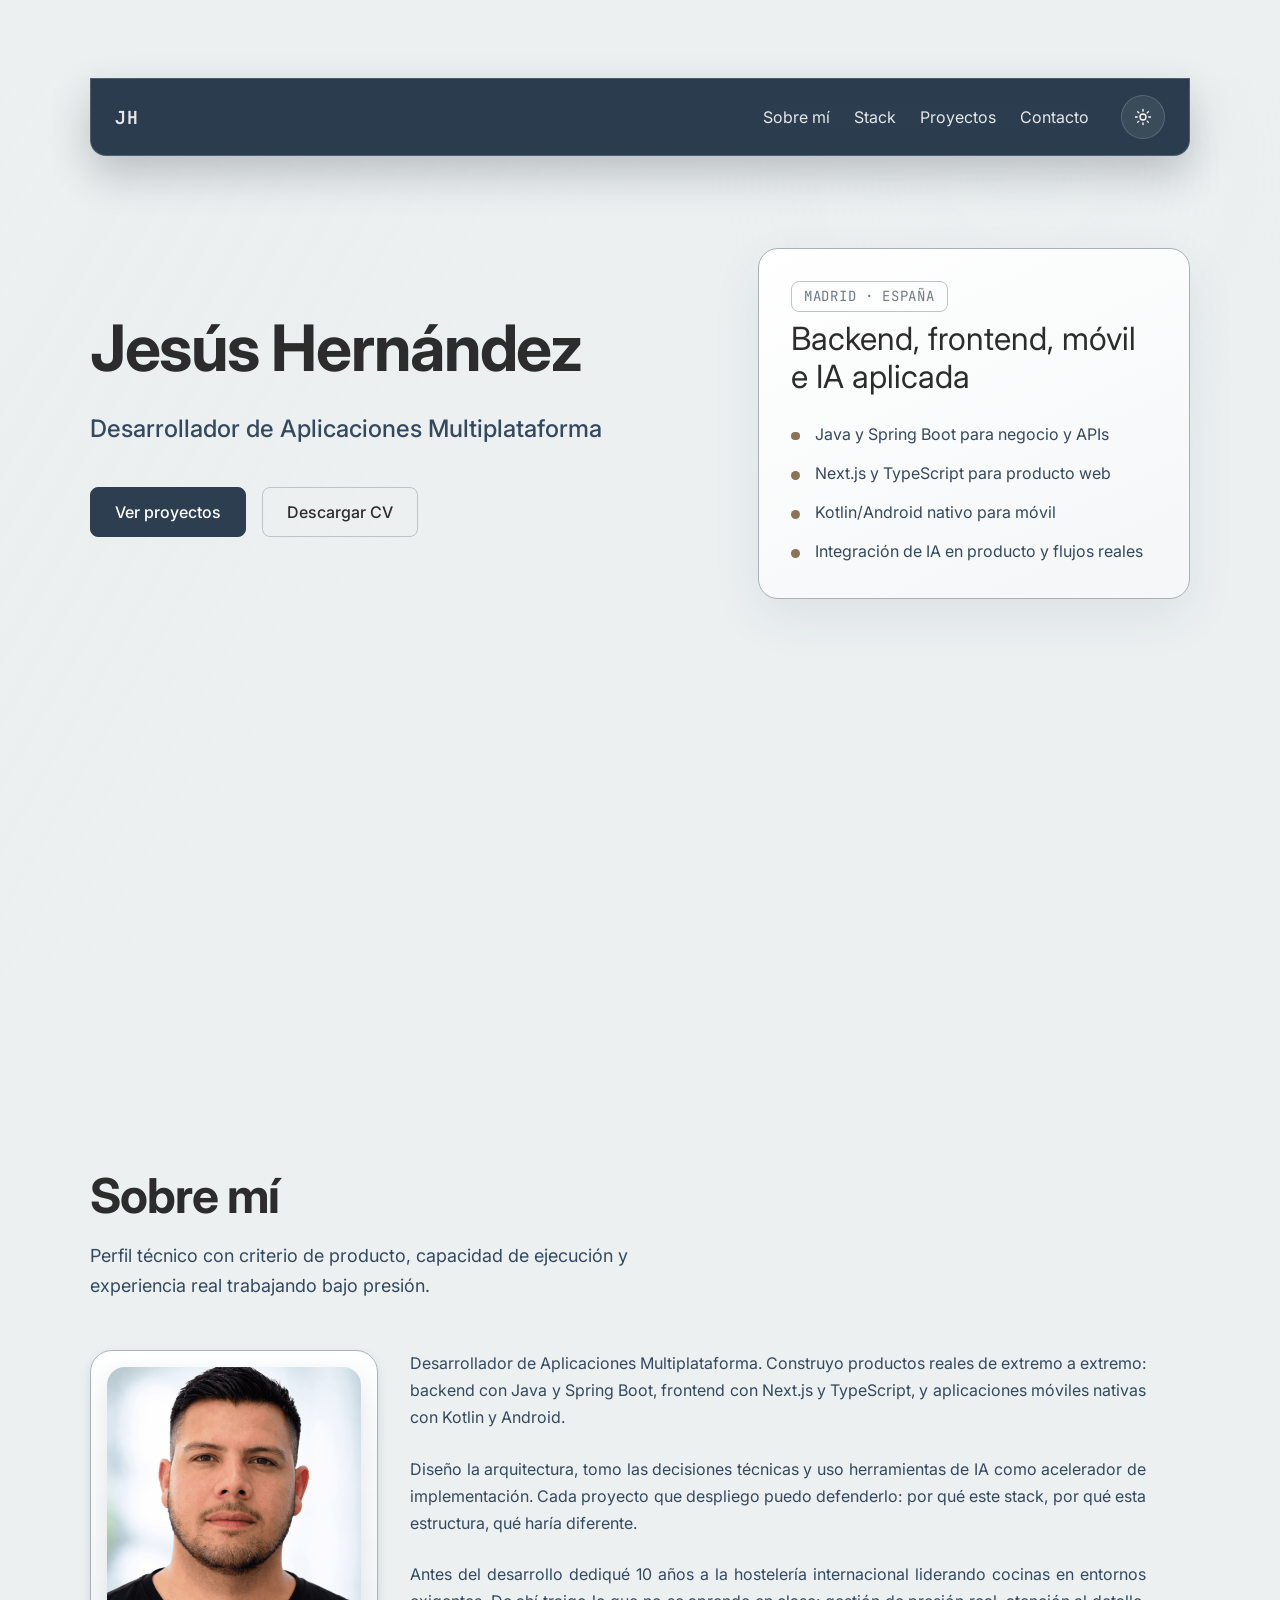
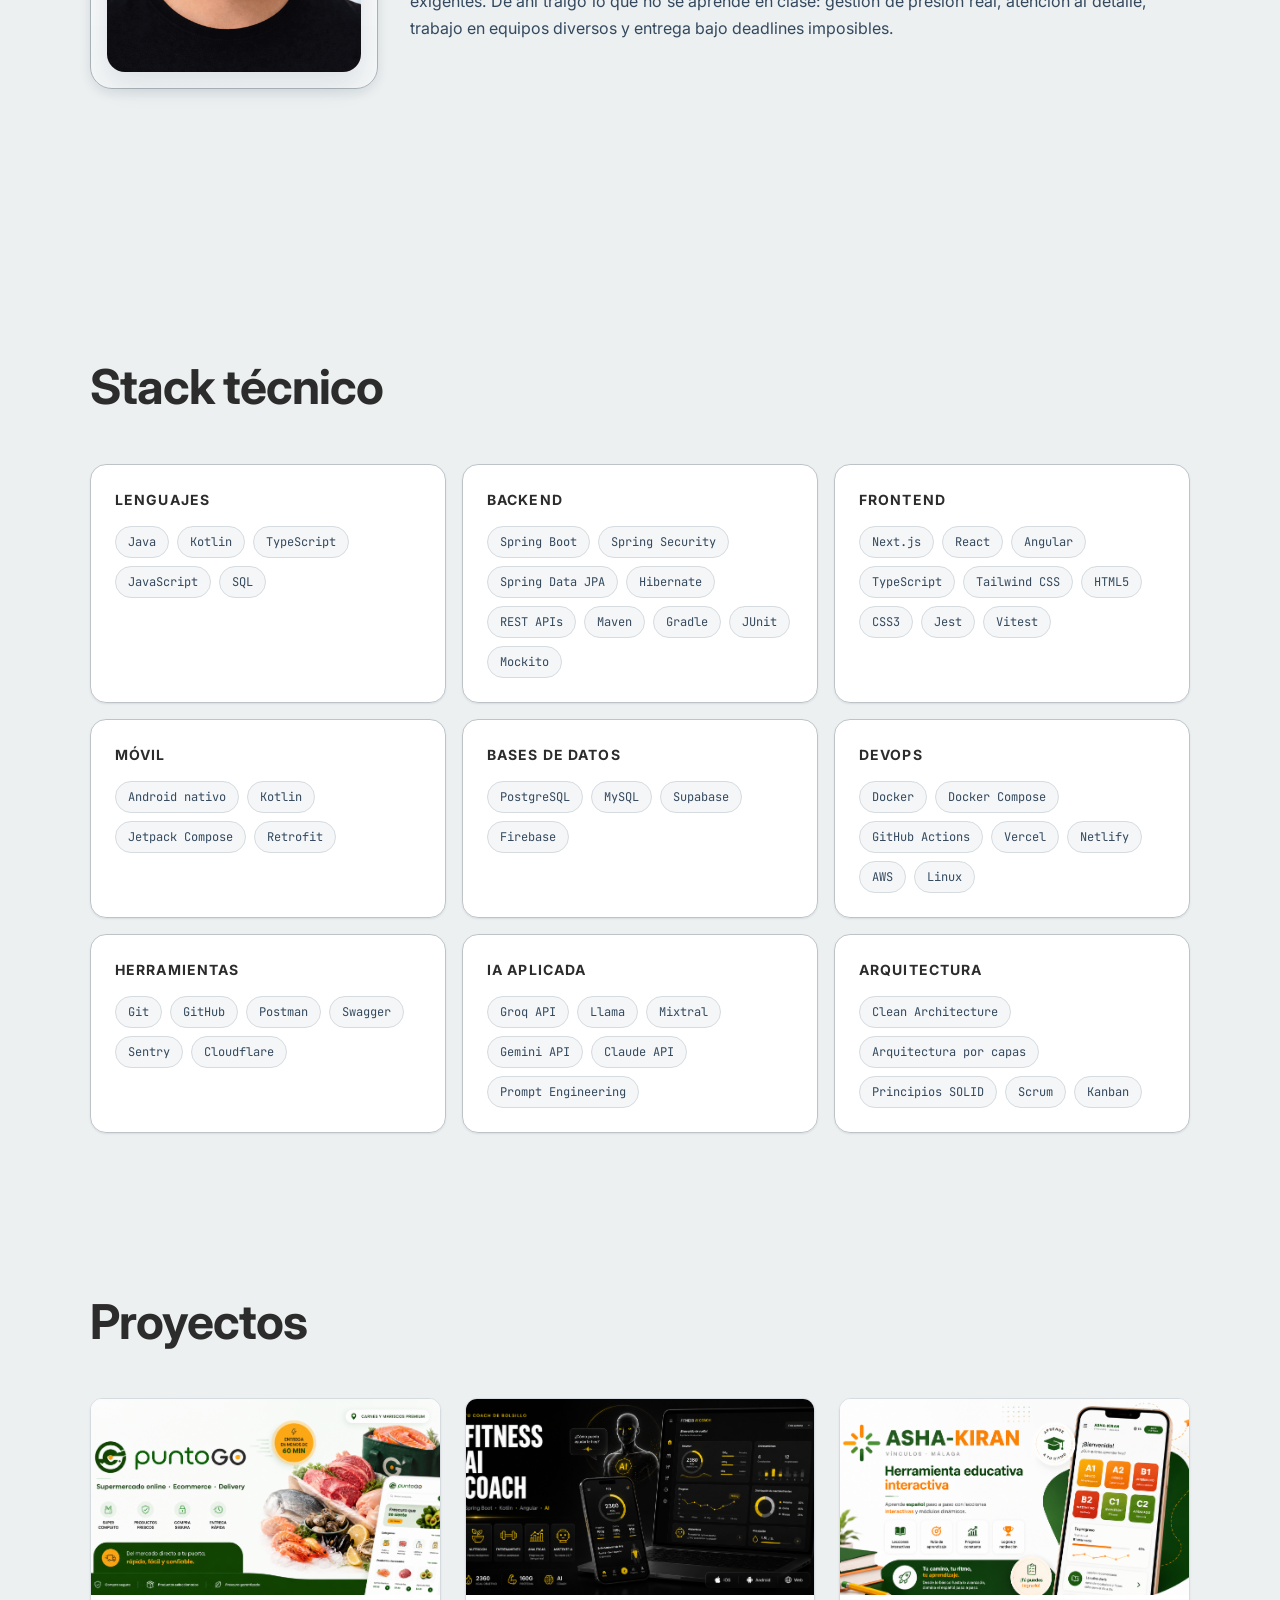
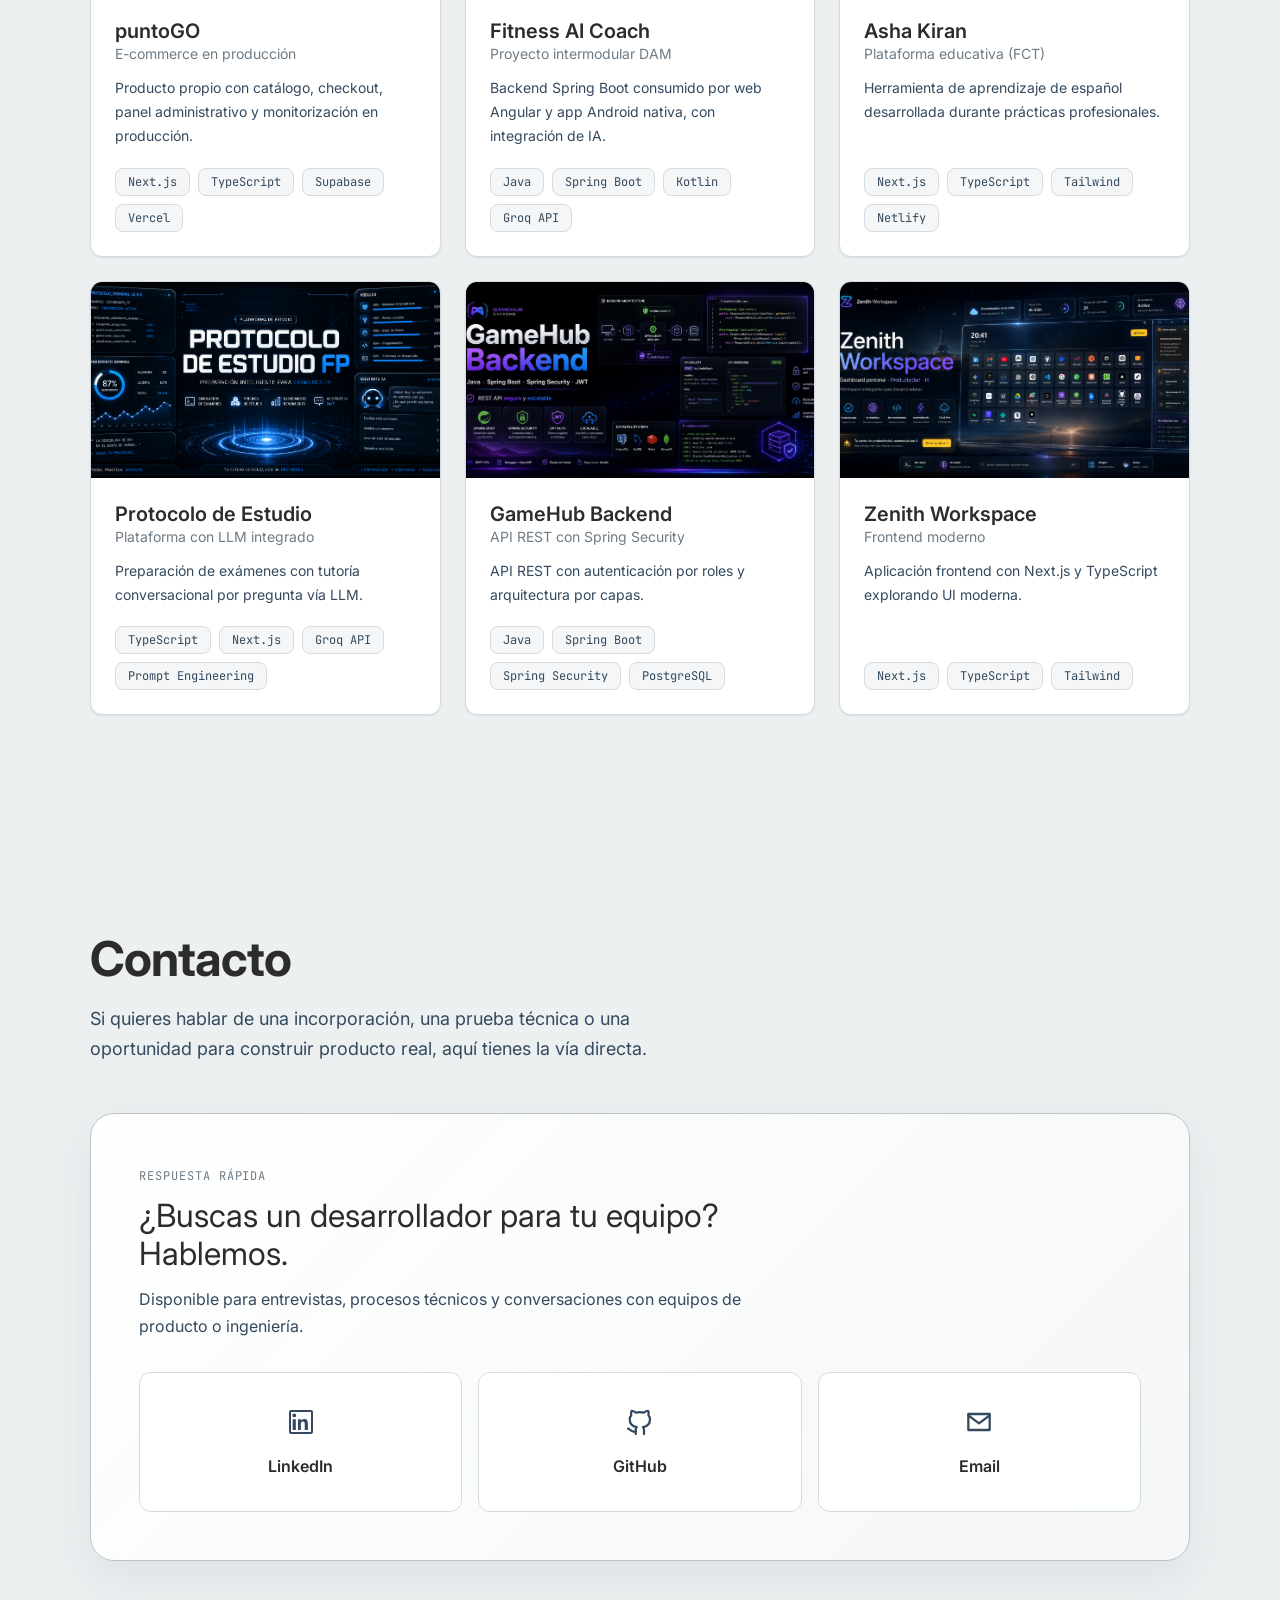
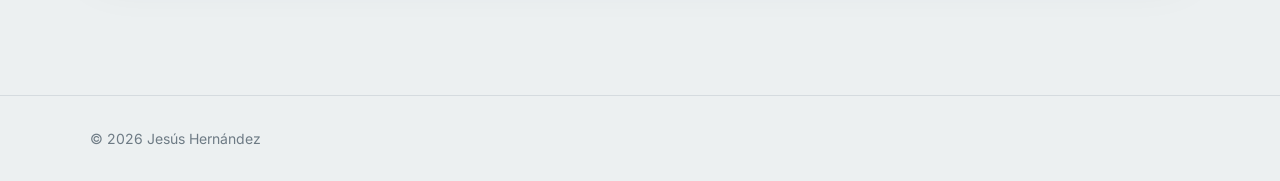
==== index.html @ fd313ebd "feat: add portfolio site baseline" ====
<!DOCTYPE html>
<html lang="es" data-theme="light">
<head>
  <meta charset="UTF-8">
  <meta name="viewport" content="width=device-width, initial-scale=1.0">
  <title>Jesús Hernández — Desarrollador de Aplicaciones Multiplataforma</title>
  <meta name="description" content="Desarrollador de Aplicaciones Multiplataforma con experiencia en Java, Spring Boot, Next.js, Kotlin/Android e integración de LLMs. Madrid, España.">
  <meta name="author" content="Jesús Hernández">
  <meta property="og:type" content="website">
  <meta property="og:url" content="https://jesus-hernandez.es/">
  <meta property="og:title" content="Jesús Hernández — Desarrollador de Aplicaciones Multiplataforma">
  <meta property="og:description" content="Backend con Java/Spring · Frontend con Next.js · Móvil con Kotlin/Android · Integración de LLMs">
  <meta property="og:image" content="https://jesus-hernandez.es/assets/og/default.svg">
  <meta name="twitter:card" content="summary_large_image">
  <meta name="twitter:title" content="Jesús Hernández — Desarrollador de Aplicaciones Multiplataforma">
  <meta name="twitter:description" content="Backend Java/Spring · Frontend Next.js · Móvil Kotlin · LLMs">
  <meta name="twitter:image" content="https://jesus-hernandez.es/assets/og/default.svg">
  <link rel="preconnect" href="https://fonts.googleapis.com">
  <link rel="preconnect" href="https://fonts.gstatic.com" crossorigin>
  <link href="https://fonts.googleapis.com/css2?family=Inter:wght@400;500;600;700&family=JetBrains+Mono:wght@400;500&display=swap" rel="stylesheet">
  <link rel="icon" type="image/svg+xml" href="/assets/favicon.svg">
  <link rel="stylesheet" href="/css/theme.css">
  <link rel="stylesheet" href="/css/styles.css">
  <script>
    (function () {
      var savedTheme = localStorage.getItem('theme');
      document.documentElement.setAttribute('data-theme', savedTheme || 'light');
    }());
  </script>
</head>
<body>
  <div class="page-shell">
    <header class="site-header">
      <div class="container">
        <nav class="nav site-nav" aria-label="Principal" data-scrolled="false">
          <a class="nav-brand" href="/" aria-label="Inicio">JH</a>
          <div class="nav-actions">
            <button class="theme-toggle" type="button" data-theme-toggle aria-label="Cambiar tema"></button>
            <button class="menu-toggle" type="button" data-menu-toggle aria-controls="nav-menu" aria-expanded="false">
              <span class="visually-hidden">Abrir menú</span>
              <svg viewBox="0 0 24 24" fill="none" aria-hidden="true">
                <path d="M4 7h16M4 12h16M4 17h16" stroke="currentColor" stroke-width="1.8" stroke-linecap="round"/>
              </svg>
            </button>
          </div>
          <div class="nav-menu" id="nav-menu" data-nav-menu>
            <div class="nav-links">
              <a class="nav-link" href="#sobre-mi" data-nav-link>Sobre mí</a>
              <a class="nav-link" href="#stack" data-nav-link>Stack</a>
              <a class="nav-link" href="#proyectos" data-nav-link>Proyectos</a>
              <a class="nav-link" href="#contacto" data-nav-link>Contacto</a>
            </div>
          </div>
        </nav>
      </div>
    </header>

    <main class="scroll-container">
      <section id="hero" class="section section-full hero">
        <div class="hero-inner">
          <div class="hero-copy-block">
            <h1 class="hero-title">Jesús Hernández</h1>
            <p class="hero-subtitle">Desarrollador de Aplicaciones Multiplataforma</p>
            <div class="hero-ctas">
              <a href="#proyectos" class="btn btn-primary">Ver proyectos</a>
              <a href="/cv/Jesus_Hernandez_CV.pdf" class="btn btn-secondary" download>Descargar CV</a>
            </div>
          </div>
          <aside class="hero-aside" aria-label="Resumen profesional">
            <div class="hero-aside-card">
              <span class="hero-location hero-location-card">MADRID · ESPAÑA</span>
              <p class="hero-aside-title">Backend, frontend, móvil e IA aplicada</p>
              <ul class="hero-aside-list">
                <li>Java y Spring Boot para negocio y APIs</li>
                <li>Next.js y TypeScript para producto web</li>
                <li>Kotlin/Android nativo para móvil</li>
                <li>Integración de IA en producto y flujos reales</li>
              </ul>
            </div>
          </aside>
        </div>
      </section>

      <section class="section section-full" id="sobre-mi">
        <div class="section-inner about-grid">
          <div class="about-heading">
            <h2 class="section-title">Sobre mí</h2>
            <p class="section-subtitle">Perfil técnico con criterio de producto, capacidad de ejecución y experiencia real trabajando bajo presión.</p>
          </div>
          <div class="about-showcase">
            <div class="profile-card" aria-label="Tarjeta de perfil de Jesús Hernández">
              <img class="profile-card-photo" src="/foto-carnet-JA.png" alt="Foto de Jesús Hernández">
            </div>
            <div class="about-copy">
              <p>Desarrollador de Aplicaciones Multiplataforma. Construyo productos reales de extremo a extremo: backend con Java y Spring Boot, frontend con Next.js y TypeScript, y aplicaciones móviles nativas con Kotlin y Android.</p>
              <p>Diseño la arquitectura, tomo las decisiones técnicas y uso herramientas de IA como acelerador de implementación. Cada proyecto que despliego puedo defenderlo: por qué este stack, por qué esta estructura, qué haría diferente.</p>
              <p>Antes del desarrollo dediqué 10 años a la hostelería internacional liderando cocinas en entornos exigentes. De ahí traigo lo que no se aprende en clase: gestión de presión real, atención al detalle, trabajo en equipos diversos y entrega bajo deadlines imposibles.</p>
            </div>
          </div>
        </div>
      </section>

      <section class="section section-auto" id="stack">
        <div class="section-inner">
          <h2 class="section-title">Stack técnico</h2>
          <div class="stack-grid">
            <article class="stack-card">
              <h3>Lenguajes</h3>
              <div class="badge-list">
                <span class="badge">Java</span>
                <span class="badge">Kotlin</span>
                <span class="badge">TypeScript</span>
                <span class="badge">JavaScript</span>
                <span class="badge">SQL</span>
              </div>
            </article>
            <article class="stack-card">
              <h3>Backend</h3>
              <div class="badge-list">
                <span class="badge">Spring Boot</span>
                <span class="badge">Spring Security</span>
                <span class="badge">Spring Data JPA</span>
                <span class="badge">Hibernate</span>
                <span class="badge">REST APIs</span>
                <span class="badge">Maven</span>
                <span class="badge">Gradle</span>
                <span class="badge">JUnit</span>
                <span class="badge">Mockito</span>
              </div>
            </article>
            <article class="stack-card">
              <h3>Frontend</h3>
              <div class="badge-list">
                <span class="badge">Next.js</span>
                <span class="badge">React</span>
                <span class="badge">Angular</span>
                <span class="badge">TypeScript</span>
                <span class="badge">Tailwind CSS</span>
                <span class="badge">HTML5</span>
                <span class="badge">CSS3</span>
                <span class="badge">Jest</span>
                <span class="badge">Vitest</span>
              </div>
            </article>
            <article class="stack-card">
              <h3>Móvil</h3>
              <div class="badge-list">
                <span class="badge">Android nativo</span>
                <span class="badge">Kotlin</span>
                <span class="badge">Jetpack Compose</span>
                <span class="badge">Retrofit</span>
              </div>
            </article>
            <article class="stack-card">
              <h3>Bases de datos</h3>
              <div class="badge-list">
                <span class="badge">PostgreSQL</span>
                <span class="badge">MySQL</span>
                <span class="badge">Supabase</span>
                <span class="badge">Firebase</span>
              </div>
            </article>
            <article class="stack-card">
              <h3>DevOps</h3>
              <div class="badge-list">
                <span class="badge">Docker</span>
                <span class="badge">Docker Compose</span>
                <span class="badge">GitHub Actions</span>
                <span class="badge">Vercel</span>
                <span class="badge">Netlify</span>
                <span class="badge">AWS</span>
                <span class="badge">Linux</span>
              </div>
            </article>
            <article class="stack-card">
              <h3>Herramientas</h3>
              <div class="badge-list">
                <span class="badge">Git</span>
                <span class="badge">GitHub</span>
                <span class="badge">Postman</span>
                <span class="badge">Swagger</span>
                <span class="badge">Sentry</span>
                <span class="badge">Cloudflare</span>
              </div>
            </article>
            <article class="stack-card">
              <h3>IA aplicada</h3>
              <div class="badge-list">
                <span class="badge">Groq API</span>
                <span class="badge">Llama</span>
                <span class="badge">Mixtral</span>
                <span class="badge">Gemini API</span>
                <span class="badge">Claude API</span>
                <span class="badge">Prompt Engineering</span>
              </div>
            </article>
            <article class="stack-card">
              <h3>Arquitectura</h3>
              <div class="badge-list">
                <span class="badge">Clean Architecture</span>
                <span class="badge">Arquitectura por capas</span>
                <span class="badge">Principios SOLID</span>
                <span class="badge">Scrum</span>
                <span class="badge">Kanban</span>
              </div>
            </article>
          </div>
        </div>
      </section>

      <section class="section section-auto" id="proyectos">
        <div class="section-inner">
          <h2 class="section-title">Proyectos</h2>
          <div class="projects-grid">
            <a class="project-card" href="/proyectos/puntogo.html">
              <img class="project-card-cover" src="/puntogo-img.png" alt="Vista previa del proyecto puntoGO">
              <div class="project-card-body">
                <div>
                  <h3 class="project-card-title">puntoGO</h3>
                  <p class="project-card-meta">E-commerce en producción</p>
                </div>
                <p class="project-card-description">Producto propio con catálogo, checkout, panel administrativo y monitorización en producción.</p>
                <div class="project-card-tags">
                  <span class="project-card-tag">Next.js</span>
                  <span class="project-card-tag">TypeScript</span>
                  <span class="project-card-tag">Supabase</span>
                  <span class="project-card-tag">Vercel</span>
                </div>
              </div>
            </a>
            <a class="project-card" href="/proyectos/fitness-ai-coach.html">
              <img class="project-card-cover" src="/fitness-ai-coach-img.png" alt="Vista previa del proyecto Fitness AI Coach">
              <div class="project-card-body">
                <div>
                  <h3 class="project-card-title">Fitness AI Coach</h3>
                  <p class="project-card-meta">Proyecto intermodular DAM</p>
                </div>
                <p class="project-card-description">Backend Spring Boot consumido por web Angular y app Android nativa, con integración de IA.</p>
                <div class="project-card-tags">
                  <span class="project-card-tag">Java</span>
                  <span class="project-card-tag">Spring Boot</span>
                  <span class="project-card-tag">Kotlin</span>
                  <span class="project-card-tag">Groq API</span>
                </div>
              </div>
            </a>
            <a class="project-card" href="/proyectos/asha-kiran.html">
              <img class="project-card-cover" src="/asha-kiran-img.png" alt="Vista previa del proyecto Asha Kiran">
              <div class="project-card-body">
                <div>
                  <h3 class="project-card-title">Asha Kiran</h3>
                  <p class="project-card-meta">Plataforma educativa (FCT)</p>
                </div>
                <p class="project-card-description">Herramienta de aprendizaje de español desarrollada durante prácticas profesionales.</p>
                <div class="project-card-tags">
                  <span class="project-card-tag">Next.js</span>
                  <span class="project-card-tag">TypeScript</span>
                  <span class="project-card-tag">Tailwind</span>
                  <span class="project-card-tag">Netlify</span>
                </div>
              </div>
            </a>
            <a class="project-card" href="/proyectos/protocolo-estudio.html">
              <img class="project-card-cover" src="/protocolo-estudio-img.png" alt="Vista previa del proyecto Protocolo de Estudio">
              <div class="project-card-body">
                <div>
                  <h3 class="project-card-title">Protocolo de Estudio</h3>
                  <p class="project-card-meta">Plataforma con LLM integrado</p>
                </div>
                <p class="project-card-description">Preparación de exámenes con tutoría conversacional por pregunta vía LLM.</p>
                <div class="project-card-tags">
                  <span class="project-card-tag">TypeScript</span>
                  <span class="project-card-tag">Next.js</span>
                  <span class="project-card-tag">Groq API</span>
                  <span class="project-card-tag">Prompt Engineering</span>
                </div>
              </div>
            </a>
            <a class="project-card" href="/proyectos/gamehub-backend.html">
              <img class="project-card-cover" src="/gamehub-backend-img.png" alt="Vista previa del proyecto GameHub Backend">
              <div class="project-card-body">
                <div>
                  <h3 class="project-card-title">GameHub Backend</h3>
                  <p class="project-card-meta">API REST con Spring Security</p>
                </div>
                <p class="project-card-description">API REST con autenticación por roles y arquitectura por capas.</p>
                <div class="project-card-tags">
                  <span class="project-card-tag">Java</span>
                  <span class="project-card-tag">Spring Boot</span>
                  <span class="project-card-tag">Spring Security</span>
                  <span class="project-card-tag">PostgreSQL</span>
                </div>
              </div>
            </a>
            <a class="project-card" href="/proyectos/zenith-workspace.html">
              <img class="project-card-cover" src="/zenith-workspace-img.png" alt="Vista previa del proyecto Zenith Workspace">
              <div class="project-card-body">
                <div>
                  <h3 class="project-card-title">Zenith Workspace</h3>
                  <p class="project-card-meta">Frontend moderno</p>
                </div>
                <p class="project-card-description">Aplicación frontend con Next.js y TypeScript explorando UI moderna.</p>
                <div class="project-card-tags">
                  <span class="project-card-tag">Next.js</span>
                  <span class="project-card-tag">TypeScript</span>
                  <span class="project-card-tag">Tailwind</span>
                </div>
              </div>
            </a>
          </div>
        </div>
      </section>

      <section class="section section-full" id="contacto">
        <div class="section-inner">
          <h2 class="section-title">Contacto</h2>
          <p class="section-subtitle">Si quieres hablar de una incorporación, una prueba técnica o una oportunidad para construir producto real, aquí tienes la vía directa.</p>
          <div class="contact-panel">
            <div class="contact-copy">
              <span class="contact-kicker">Respuesta rápida</span>
              <p class="contact-lead">¿Buscas un desarrollador para tu equipo? Hablemos.</p>
              <p class="contact-text">Disponible para entrevistas, procesos técnicos y conversaciones con equipos de producto o ingeniería.</p>
            </div>
            <div class="contact-links">
              <a class="contact-link" href="https://linkedin.com/in/jesushernandezp" target="_blank" rel="noreferrer">
                <svg viewBox="0 0 24 24" fill="none" aria-hidden="true">
                  <path d="M6.94 8.5a1.44 1.44 0 1 0 0-2.88 1.44 1.44 0 0 0 0 2.88Z" fill="currentColor"/>
                  <path d="M5.75 9.85h2.38V18H5.75V9.85Zm4 0h2.29v1.11h.03c.32-.61 1.1-1.25 2.26-1.25 2.42 0 2.87 1.59 2.87 3.66V18h-2.39v-4.13c0-.98-.02-2.24-1.36-2.24-1.36 0-1.57 1.06-1.57 2.17V18H9.75V9.85Z" fill="currentColor"/>
                  <path d="M4.58 3.75h14.84A.83.83 0 0 1 20.25 4.58v14.84a.83.83 0 0 1-.83.83H4.58a.83.83 0 0 1-.83-.83V4.58c0-.46.37-.83.83-.83Z" stroke="currentColor" stroke-width="1.5"/>
                </svg>
                <span>LinkedIn</span>
              </a>
              <a class="contact-link" href="https://github.com/JesusHernandezP" target="_blank" rel="noreferrer">
                <svg viewBox="0 0 24 24" fill="none" aria-hidden="true">
                  <path d="M9 19c-4 1.2-4-2-6-2m12 4v-3.1a2.7 2.7 0 0 0-.8-2.1c2.6-.3 5.3-1.3 5.3-5.8a4.5 4.5 0 0 0-1.2-3.1 4.2 4.2 0 0 0-.1-3.1s-1-.3-3.3 1.2a11.4 11.4 0 0 0-6 0C6.6 3.5 5.6 3.8 5.6 3.8a4.2 4.2 0 0 0-.1 3.1A4.5 4.5 0 0 0 4.3 10c0 4.5 2.7 5.5 5.3 5.8a2.7 2.7 0 0 0-.8 2.1V21" stroke="currentColor" stroke-width="1.7" stroke-linecap="round" stroke-linejoin="round"/>
                </svg>
                <span>GitHub</span>
              </a>
              <a class="contact-link" href="mailto:hola@jesus-hernandez.es">
                <svg viewBox="0 0 24 24" fill="none" aria-hidden="true">
                  <path d="M4 6h16v12H4z" stroke="currentColor" stroke-width="1.7" stroke-linejoin="round"/>
                  <path d="m4 7 8 6 8-6" stroke="currentColor" stroke-width="1.7" stroke-linecap="round" stroke-linejoin="round"/>
                </svg>
                <span>Email</span>
              </a>
            </div>
          </div>
        </div>
      </section>
    </main>

    <footer class="site-footer">
      <div class="container footer-layout">
        <p>© <span id="year">2026</span> Jesús Hernández</p>
      </div>
    </footer>
  </div>

  <script src="/js/theme-toggle.js"></script>
  <script src="/js/main.js"></script>
</body>
</html>
---- css/theme.css ----
:root {
  --primary-dark: #2c3e50;
  --secondary-dark: #34495e;
  --accent-warm: #8b7355;
  --light-grey: #bdc3c7;
  --off-white: #ecf0f1;
  --text-dark: #2c2c2c;
  --white: #ffffff;
  --shadow-light: rgba(44, 62, 80, 0.1);
  --shadow-medium: rgba(44, 62, 80, 0.15);
  --rgb-color-background: 236, 240, 241;
  --color-selection-text: var(--text-dark);
  --color-selection-bg: rgba(44, 62, 80, 0.15);

  --bg-primary: var(--off-white);
  --bg-secondary: var(--white);
  --bg-elevated: var(--white);
  --bg-code: #f4f6f7;

  --text-primary: var(--text-dark);
  --text-secondary: var(--secondary-dark);
  --text-muted: #6e7b85;
  --text-link: var(--primary-dark);
  --text-on-accent: var(--white);

  --border-primary: var(--light-grey);
  --border-secondary: #d5dbdf;

  --accent: var(--primary-dark);
  --accent-hover: var(--secondary-dark);
  --accent-warm: #8b7355;

  --shadow-sm: 0 1px 2px var(--shadow-light);
  --shadow-md: 0 4px 12px var(--shadow-light);
  --shadow-lg: 0 12px 32px var(--shadow-medium);
}

[data-theme="dark"] {
  --color-background: #151515;
  --color-middleground: #202020;
  --color-borderhover: #333;
  --color-foreground: #383838;
  --color-buttonhover: #444;
  --color-text: #ffffff;
  --color-subtext: #bbbbbb;
  --rgb-color-text: 255, 255, 255;
  --rgb-color-shadow-header: 21, 21, 21;
  --rgb-color-background: 21, 21, 21;
  --rgb-color-shadow: 15, 15, 15;
  --color-selection-text: #e2e9f7e6;
  --color-selection-bg: rgba(44, 62, 80, 0.3);
  --rgb-glow-1: 44, 62, 80;
  --rgb-glow-2: 78, 98, 118;
  --rgb-glow-3: 247, 248, 255;

  --bg-primary: var(--color-background);
  --bg-secondary: var(--color-middleground);
  --bg-elevated: var(--color-foreground);
  --bg-code: var(--color-middleground);

  --text-primary: var(--color-text);
  --text-secondary: var(--color-subtext);
  --text-muted: #8a8a8a;
  --text-link: rgb(var(--rgb-glow-2));
  --text-on-accent: var(--color-text);

  --border-primary: var(--color-borderhover);
  --border-secondary: var(--color-foreground);

  --accent: rgb(var(--rgb-glow-1));
  --accent-hover: rgb(var(--rgb-glow-2));
  --accent-warm: rgb(var(--rgb-glow-2));

  --shadow-sm: 0 1px 2px rgba(var(--rgb-color-shadow), 0.3);
  --shadow-md: 0 4px 12px rgba(var(--rgb-color-shadow), 0.4);
  --shadow-lg: 0 12px 32px rgba(var(--rgb-color-shadow), 0.5);
}
---- css/styles.css ----
::selection {
  background-color: var(--color-selection-bg, rgba(44, 62, 80, 0.15));
  color: var(--color-selection-text, var(--text-primary));
}

:root {
  --font-size-xs: 0.75rem;
  --font-size-sm: 0.875rem;
  --font-size-base: 1rem;
  --font-size-lg: 1.125rem;
  --font-size-xl: 1.25rem;
  --font-size-2xl: 1.5rem;
  --font-size-3xl: 2rem;
  --font-size-4xl: 2.5rem;
  --font-size-5xl: 3rem;

  --line-height-tight: 1.2;
  --line-height-normal: 1.5;
  --line-height-relaxed: 1.7;

  --space-1: 0.25rem;
  --space-2: 0.5rem;
  --space-3: 0.75rem;
  --space-4: 1rem;
  --space-6: 1.5rem;
  --space-8: 2rem;
  --space-12: 3rem;
  --space-16: 4rem;
  --space-20: 5rem;
  --space-24: 6rem;

  --radius-sm: 4px;
  --radius-md: 8px;
  --radius-lg: 12px;
  --radius-xl: 16px;

  --container-max: 1100px;
  --nav-height: 4.5rem;
  --transition-base: 200ms ease;
}

@media (min-width: 768px) {
  :root {
    --font-size-4xl: 3rem;
    --font-size-5xl: 4rem;
  }
}

*,
*::before,
*::after {
  box-sizing: border-box;
}

html {
  scroll-behavior: smooth;
}

.scroll-container {
  scroll-snap-type: none;
}

body,
h1,
h2,
h3,
h4,
p,
ul,
ol,
figure {
  margin: 0;
}

body {
  min-height: 100vh;
  background:
    radial-gradient(circle at top left, rgba(var(--rgb-color-background), 0.18), transparent 22%),
    linear-gradient(180deg, var(--bg-primary) 0%, var(--bg-primary) 100%);
  color: var(--text-primary);
  font-family: "Inter", sans-serif;
  font-size: var(--font-size-base);
  line-height: var(--line-height-normal);
  text-rendering: optimizeLegibility;
  transition:
    background-color var(--transition-base),
    color var(--transition-base);
}

img {
  display: block;
  max-width: 100%;
}

a {
  color: inherit;
  text-decoration: none;
}

button,
input,
textarea,
select {
  font: inherit;
}

button {
  border: 0;
  background: none;
  color: inherit;
  cursor: pointer;
}

ul {
  padding: 0;
  list-style: none;
}

:focus-visible {
  outline: 3px solid rgba(9, 105, 218, 0.35);
  outline-offset: 3px;
}

.visually-hidden {
  position: absolute;
  width: 1px;
  height: 1px;
  padding: 0;
  margin: -1px;
  overflow: hidden;
  clip: rect(0, 0, 0, 0);
  white-space: nowrap;
  border: 0;
}

.container {
  width: min(calc(100% - 2rem), var(--container-max));
  margin: 0 auto;
}

.page-shell {
  position: relative;
  isolation: isolate;
}

.page-shell::before {
  content: "";
  position: fixed;
  inset: 0;
  z-index: -1;
  pointer-events: none;
  background:
    linear-gradient(120deg, rgba(var(--rgb-color-background), 0.08), transparent 40%),
    radial-gradient(circle at 80% 10%, rgba(var(--rgb-color-background), 0.16), transparent 25%);
}

.section {
  width: 100%;
  display: flex;
  flex-direction: column;
  justify-content: center;
  align-items: stretch;
  padding-block: var(--space-16);
  padding-inline: var(--space-6);
}

.section-full {
  min-height: 100vh;
}

.section-auto {
  min-height: auto;
}

.section-title {
  font-size: var(--font-size-4xl);
  font-weight: 700;
  color: var(--text-primary);
  margin: 0 0 var(--space-12) 0;
  line-height: var(--line-height-tight);
  letter-spacing: -0.02em;
}

.section-subtitle {
  font-size: var(--font-size-lg);
  color: var(--text-secondary);
  max-width: 640px;
  margin: calc(-1 * var(--space-8)) 0 var(--space-12) 0;
  line-height: var(--line-height-relaxed);
}

.section-inner {
  max-width: var(--container-max);
  width: 100%;
  margin-inline: auto;
}

.site-header {
  position: sticky;
  top: 0;
  z-index: 120;
  padding-top: 0;
}

.site-nav {
  display: flex;
  align-items: center;
  justify-content: space-between;
  min-height: var(--nav-height);
  gap: var(--space-4);
}

.nav {
  position: relative;
  z-index: 100;
  width: 100%;
  padding: var(--space-4) var(--space-6);
  border-radius: 0 0 var(--radius-xl) var(--radius-xl);
  background: color-mix(in srgb, var(--accent) 94%, #0f1720 6%);
  backdrop-filter: blur(10px);
  -webkit-backdrop-filter: blur(10px);
  transition: all 200ms ease;
  border: 1px solid color-mix(in srgb, #ffffff 18%, transparent);
  box-shadow: 0 18px 42px rgba(28, 39, 52, 0.24);
}

.nav[data-scrolled="true"] {
  background: color-mix(in srgb, var(--accent) 94%, #0f1720 6%);
  backdrop-filter: blur(18px);
  -webkit-backdrop-filter: blur(18px);
  border-color: color-mix(in srgb, #ffffff 18%, transparent);
  box-shadow: 0 18px 42px rgba(28, 39, 52, 0.24);
}

[data-theme="dark"] .nav[data-scrolled="true"] {
  background: color-mix(in srgb, var(--accent) 82%, #05070a 18%);
}

[data-theme="light"] .nav[data-scrolled="true"],
:root:not([data-theme="dark"]) .nav[data-scrolled="true"] {
  background: color-mix(in srgb, var(--accent) 94%, #0f1720 6%);
}

[data-theme="dark"] .nav {
  background: color-mix(in srgb, var(--accent) 82%, #05070a 18%);
  border-color: color-mix(in srgb, #ffffff 12%, transparent);
  box-shadow: 0 18px 42px rgba(0, 0, 0, 0.32);
}

.nav-brand {
  font-family: "JetBrains Mono", monospace;
  font-size: var(--font-size-lg);
  font-weight: 700;
  letter-spacing: 0.08em;
  color: rgba(255, 255, 255, 0.92);
}

.nav[data-scrolled="true"] .nav-brand,
.nav[data-scrolled="true"] .nav-link {
  color: rgba(255, 255, 255, 0.88);
}

.nav-menu {
  position: absolute;
  top: calc(100% + 0.75rem);
  left: 1rem;
  right: 1rem;
  display: none;
  padding: var(--space-4);
  border: 1px solid var(--border-primary);
  border-radius: var(--radius-lg);
  background: color-mix(in srgb, var(--bg-elevated) 96%, transparent);
  box-shadow: var(--shadow-lg);
}

.nav[data-scrolled="true"] .nav-menu {
  background: color-mix(in srgb, var(--accent) 96%, #17202a 4%);
  border-color: rgba(255, 255, 255, 0.12);
}

.nav-menu.open {
  display: block;
}

.nav-links {
  display: grid;
  gap: var(--space-3);
}

.nav-link {
  color: rgba(255, 255, 255, 0.82);
  transition: color var(--transition-base);
}

.nav-link:hover,
.nav-link:focus-visible {
  color: var(--accent-warm);
}

.nav[data-scrolled="true"] .nav-link:hover,
.nav[data-scrolled="true"] .nav-link:focus-visible {
  color: var(--accent-warm);
}

.nav-actions {
  display: flex;
  align-items: center;
  gap: var(--space-2);
  margin-left: auto;
}

.theme-toggle,
.menu-toggle {
  display: inline-flex;
  align-items: center;
  justify-content: center;
  width: 2.75rem;
  height: 2.75rem;
  border: 1px solid var(--border-primary);
  border-radius: 999px;
  background: color-mix(in srgb, var(--bg-secondary) 88%, transparent);
  box-shadow: var(--shadow-sm);
  transition:
    transform var(--transition-base),
    border-color var(--transition-base),
    background-color var(--transition-base);
}

.nav[data-scrolled="true"] .theme-toggle,
.nav[data-scrolled="true"] .menu-toggle {
  border-color: rgba(255, 255, 255, 0.16);
  background: rgba(255, 255, 255, 0.08);
  color: #ffffff;
  box-shadow: none;
}

.theme-toggle:hover,
.menu-toggle:hover {
  transform: translateY(-1px);
  border-color: var(--accent-warm);
  color: var(--accent-warm);
}

.theme-toggle svg,
.menu-toggle svg {
  width: 1.125rem;
  height: 1.125rem;
}

.menu-toggle {
  position: relative;
}

.hero {
  text-align: left;
}

.hero-inner {
  max-width: var(--container-max);
  width: 100%;
  margin-inline: auto;
  display: grid;
  gap: var(--space-10);
  align-items: stretch;
  padding-top: clamp(4rem, 10vh, 6.5rem);
}

.hero-copy-block {
  display: grid;
  gap: var(--space-6);
  align-content: center;
}

.hero-location {
  display: inline-flex;
  padding: var(--space-1) var(--space-3);
  border: 1px solid var(--border-primary);
  border-radius: var(--radius-md);
  font-family: "JetBrains Mono", monospace;
  font-size: var(--font-size-sm);
  color: var(--text-muted);
  letter-spacing: 0.05em;
  text-transform: uppercase;
}

.hero-title {
  font-size: var(--font-size-5xl);
  font-weight: 700;
  line-height: var(--line-height-tight);
  margin: 0;
  color: var(--text-primary);
  letter-spacing: -0.02em;
  max-width: none;
}

.hero-subtitle {
  font-size: var(--font-size-2xl);
  font-weight: 500;
  color: var(--text-secondary);
  margin: 0;
  max-width: none;
}

.hero-aside {
  width: 100%;
  display: flex;
  align-items: stretch;
  justify-content: flex-end;
}

.hero-aside-card {
  width: min(100%, 29rem);
  display: grid;
  align-content: start;
  gap: var(--space-5);
  padding: var(--space-8);
  border: 1px solid color-mix(in srgb, var(--accent) 14%, var(--border-primary));
  border-radius: calc(var(--radius-xl) + 4px);
  background:
    linear-gradient(155deg, color-mix(in srgb, var(--bg-secondary) 92%, transparent), color-mix(in srgb, var(--bg-code) 96%, transparent)),
    var(--bg-secondary);
  box-shadow: 0 18px 50px rgba(44, 62, 80, 0.08);
}

.hero-location-card {
  justify-self: start;
  margin-bottom: var(--space-5);
}

.hero-aside-title {
  margin: var(--space-2) 0 0 0;
  font-size: clamp(1.4rem, 3vw, 2rem);
  line-height: var(--line-height-tight);
  color: var(--text-primary);
}

.hero-aside-list {
  margin-top: var(--space-6);
  display: grid;
  gap: var(--space-3);
  list-style: none;
}

.hero-aside-list li {
  position: relative;
  padding-left: var(--space-6);
  color: var(--text-secondary);
  line-height: var(--line-height-relaxed);
}

.hero-aside-list li::before {
  content: "";
  position: absolute;
  left: 0;
  top: 0.68rem;
  width: 0.55rem;
  height: 0.55rem;
  border-radius: 999px;
  background: var(--accent-warm);
}

.about-copy p {
  color: var(--text-secondary);
  line-height: var(--line-height-relaxed);
  text-align: justify;
}

.hero-ctas {
  display: flex;
  gap: var(--space-4);
  flex-wrap: wrap;
  margin-top: var(--space-4);
}

.btn {
  display: inline-flex;
  align-items: center;
  justify-content: center;
  padding: var(--space-3) var(--space-6);
  font-family: inherit;
  font-size: var(--font-size-base);
  font-weight: 500;
  border-radius: var(--radius-md);
  text-decoration: none;
  border: 1px solid transparent;
  cursor: pointer;
  transition: all 180ms ease;
}

.btn-primary {
  background: var(--accent);
  color: var(--text-on-accent);
  border-color: var(--accent);
}

.btn-primary:hover,
.btn-primary:focus-visible {
  background: var(--accent-warm);
  border-color: var(--accent-warm);
  transform: translateY(-1px);
  box-shadow: var(--shadow-md);
}

.btn-secondary {
  background: transparent;
  color: var(--text-primary);
  border-color: var(--border-primary);
}

.btn-secondary:hover,
.btn-secondary:focus-visible {
  background: var(--bg-code);
  border-color: var(--accent-warm);
  color: var(--accent-warm);
}

.about-grid {
  display: grid;
  gap: var(--space-10);
}

.about-heading {
  max-width: 36rem;
}

.about-showcase {
  display: grid;
  gap: var(--space-8);
  align-items: start;
}

.about-copy {
  display: grid;
  gap: var(--space-6);
  max-width: 46rem;
  align-content: start;
  padding-top: var(--space-2);
}

.profile-card {
  width: min(100%, 18rem);
  justify-self: start;
  padding: var(--space-4);
  border: 1px solid color-mix(in srgb, var(--accent) 12%, var(--border-primary));
  border-radius: calc(var(--radius-xl) + 6px);
  background: linear-gradient(180deg, color-mix(in srgb, var(--bg-secondary) 95%, transparent), color-mix(in srgb, var(--bg-code) 98%, transparent));
  box-shadow: var(--shadow-md);
}

.profile-card-photo {
  width: 100%;
  aspect-ratio: 5 / 6;
  object-fit: cover;
  object-position: center top;
  border-radius: calc(var(--radius-xl) + 2px);
  box-shadow: 0 12px 28px rgba(44, 62, 80, 0.12);
}

.contact-lead,
.contact-text {
  margin: 0;
}

.stack-grid {
  display: grid;
  gap: var(--space-4);
}

.stack-card,
.project-card {
  border: 1px solid var(--border-primary);
  border-radius: var(--radius-xl);
  background: color-mix(in srgb, var(--bg-elevated) 96%, transparent);
  box-shadow: var(--shadow-sm);
}

.stack-card {
  padding: var(--space-6);
}

.stack-card h3 {
  margin-bottom: var(--space-4);
  font-size: var(--font-size-sm);
  letter-spacing: 0.08em;
  text-transform: uppercase;
}

.badge-list {
  display: flex;
  flex-wrap: wrap;
  gap: var(--space-2);
}

.badge {
  display: inline-flex;
  align-items: center;
  min-height: 2rem;
  padding: 0.35rem 0.75rem;
  border: 1px solid var(--border-secondary);
  border-radius: 999px;
  background: var(--bg-code);
  font-family: "JetBrains Mono", monospace;
  font-size: var(--font-size-xs);
  color: var(--text-secondary);
}

.projects-grid {
  display: grid;
  gap: var(--space-6);
}

.project-card {
  display: flex;
  flex-direction: column;
  background: var(--bg-secondary);
  border: 1px solid var(--border-secondary);
  border-radius: var(--radius-lg);
  overflow: hidden;
  transition: transform 250ms cubic-bezier(0.4, 0, 0.2, 1),
    box-shadow 250ms cubic-bezier(0.4, 0, 0.2, 1),
    border-color 200ms ease;
  cursor: pointer;
  text-decoration: none;
  color: inherit;
}

.project-card:hover {
  transform: translateY(-6px);
  box-shadow: var(--shadow-lg);
  border-color: var(--accent-warm);
}

.project-card:focus-visible {
  outline: 2px solid var(--accent);
  outline-offset: 4px;
}

.project-card-cover {
  width: 100%;
  aspect-ratio: 16 / 9;
  object-fit: cover;
  object-position: center top;
  display: block;
  background: var(--bg-code);
}

.project-card-body {
  padding: var(--space-6);
  display: flex;
  flex-direction: column;
  gap: var(--space-3);
  flex: 1;
}

.project-card-title {
  font-size: var(--font-size-xl);
  font-weight: 600;
  color: var(--text-primary);
  margin: 0;
  line-height: var(--line-height-tight);
}

.project-card-meta {
  font-size: var(--font-size-sm);
  color: var(--text-muted);
  margin: 0;
}

.project-card-description {
  font-size: var(--font-size-sm);
  color: var(--text-secondary);
  line-height: var(--line-height-relaxed);
  margin: 0;
}

.project-card-tags {
  display: flex;
  flex-wrap: wrap;
  gap: var(--space-2);
  margin-top: auto;
  padding-top: var(--space-2);
}

.project-card-tag {
  font-family: "JetBrains Mono", monospace;
  font-size: var(--font-size-xs);
  padding: var(--space-1) var(--space-3);
  background: var(--bg-code);
  border: 1px solid var(--border-secondary);
  border-radius: var(--radius-md);
  color: var(--text-secondary);
}

.contact-panel {
  padding: clamp(1.5rem, 4vw, 3rem);
  border: 1px solid var(--border-primary);
  border-radius: calc(var(--radius-xl) + 8px);
  background:
    linear-gradient(135deg, color-mix(in srgb, var(--bg-secondary) 98%, transparent) 0%, color-mix(in srgb, var(--bg-code) 96%, transparent) 100%);
  box-shadow: 0 18px 48px rgba(44, 62, 80, 0.08);
  display: grid;
  gap: var(--space-8);
}

.contact-copy {
  max-width: 42rem;
}

.contact-kicker {
  display: inline-flex;
  margin-bottom: var(--space-3);
  font-family: "JetBrains Mono", monospace;
  font-size: var(--font-size-xs);
  color: var(--text-muted);
  letter-spacing: 0.08em;
  text-transform: uppercase;
}

.contact-lead {
  font-size: clamp(1.35rem, 3vw, 2rem);
  line-height: var(--line-height-tight);
  color: var(--text-primary);
}

.contact-text {
  margin-top: var(--space-3);
  color: var(--text-secondary);
  line-height: var(--line-height-relaxed);
}

.contact-links {
  display: grid;
  grid-template-columns: repeat(3, minmax(0, 1fr));
  gap: var(--space-4);
  padding-inline: 0;
}

.contact-link {
  display: flex;
  flex-direction: column;
  align-items: center;
  justify-content: center;
  text-align: center;
  gap: var(--space-4);
  min-height: 8.75rem;
  padding: var(--space-6) var(--space-4);
  border: 1px solid var(--border-secondary);
  border-radius: var(--radius-lg);
  background: color-mix(in srgb, var(--bg-secondary) 92%, transparent);
  transition:
    transform var(--transition-base),
    background-color var(--transition-base),
    color var(--transition-base),
    border-color var(--transition-base),
    box-shadow var(--transition-base);
}

.contact-link svg {
  width: 2rem;
  height: 2rem;
  color: var(--text-secondary);
  transition: color var(--transition-base);
}

.contact-link span {
  font-size: var(--font-size-base);
  font-weight: 600;
  color: var(--text-primary);
}

.contact-link:hover,
.contact-link:focus-visible {
  transform: translateY(-4px);
  background: var(--bg-code);
  border-color: color-mix(in srgb, var(--accent-warm) 48%, var(--border-secondary));
  box-shadow: var(--shadow-md);
}

.contact-link:hover svg,
.contact-link:hover span,
.contact-link:focus-visible svg,
.contact-link:focus-visible span {
  color: var(--accent-warm);
}

.site-footer {
  padding: var(--space-8) 0;
  border-top: 1px solid var(--border-secondary);
}

.footer-layout {
  display: flex;
  flex-direction: column;
  gap: var(--space-2);
  color: var(--text-muted);
  font-size: var(--font-size-sm);
}

.back-link {
  padding-top: var(--space-8);
  padding-bottom: var(--space-6);
}

.back-link a {
  color: var(--text-link);
  font-weight: 500;
}

.simple-page {
  display: grid;
  place-items: center;
  min-height: calc(100vh - var(--nav-height) - 6rem);
  text-align: center;
}

.simple-page .btn {
  margin-top: var(--space-6);
}

@media (max-width: 767px) {
  .hero-title {
    font-size: 2.75rem;
    word-break: keep-all;
    overflow-wrap: normal;
  }

  .hero-subtitle {
    font-size: var(--font-size-xl);
  }

  .hero-description {
    font-size: var(--font-size-base);
  }

  .contact-links {
    grid-template-columns: 1fr;
    padding-inline: 0;
  }
}

@media (min-width: 480px) {
  .container {
    width: min(calc(100% - 2.5rem), var(--container-max));
  }
}

@media (min-width: 768px) {
  .hero-title,
  .hero-subtitle {
    white-space: nowrap;
  }

  .hero-inner {
    grid-template-columns: minmax(0, 1fr) minmax(0, 1fr);
    gap: var(--space-12);
  }

  .hero-aside-card {
    width: min(100%, 28rem);
  }

  .nav-menu {
    position: static;
    display: block;
    order: 2;
    margin-left: auto;
    padding: 0;
    border: 0;
    background: transparent;
    box-shadow: none;
  }

  .nav-links {
    display: flex;
    align-items: center;
    gap: var(--space-6);
  }

  .menu-toggle {
    display: none;
  }

  .site-nav {
    gap: var(--space-8);
  }

  .nav-actions {
    order: 3;
    margin-left: 0;
  }

  .about-showcase {
    grid-template-columns: minmax(14.5rem, 18rem) minmax(0, 1fr);
  }

  .stack-grid {
    grid-template-columns: repeat(2, minmax(0, 1fr));
  }

  .projects-grid {
    grid-template-columns: repeat(2, minmax(0, 1fr));
  }

  .footer-layout {
    flex-direction: row;
    justify-content: space-between;
    align-items: center;
  }
}

@media (min-width: 1024px) {
  html {
    scroll-snap-type: y proximity;
  }

  .section {
    scroll-snap-align: start;
    scroll-snap-stop: normal;
    padding-inline: var(--space-12);
  }

  .section-full {
    height: 100vh;
    min-height: 100vh;
    scroll-snap-align: start;
    scroll-snap-stop: always;
  }

  .hero.section-full {
    justify-content: flex-start;
  }

  .site-header {
    padding-top: 0;
  }

  .stack-grid {
    grid-template-columns: repeat(3, minmax(0, 1fr));
  }

  .projects-grid {
    grid-template-columns: repeat(3, minmax(0, 1fr));
  }

  .about-copy {
    padding-top: 0;
  }
}

@media (min-width: 1280px) {
  .section {
    padding-block: var(--space-20);
  }

  .hero-aside-card {
    width: min(100%, 27rem);
  }

  .about-copy {
    padding-top: 0;
  }
}
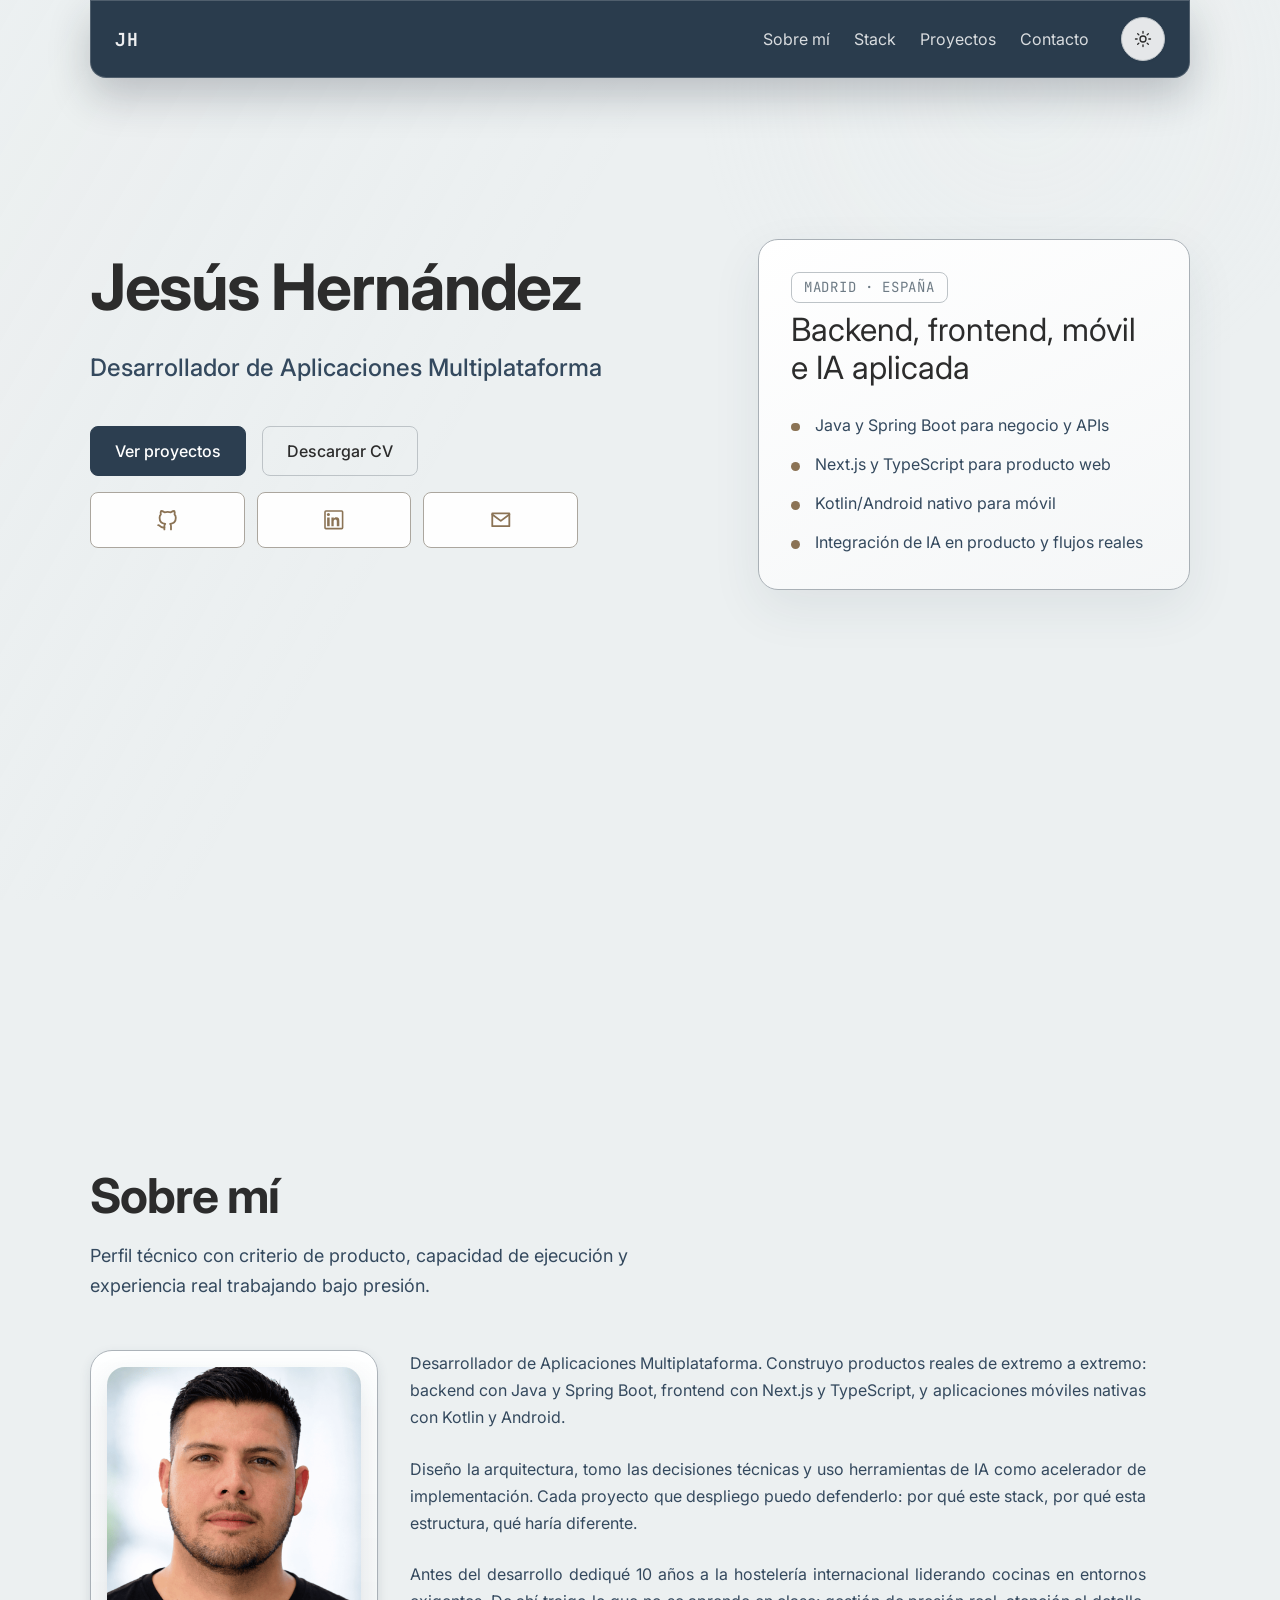
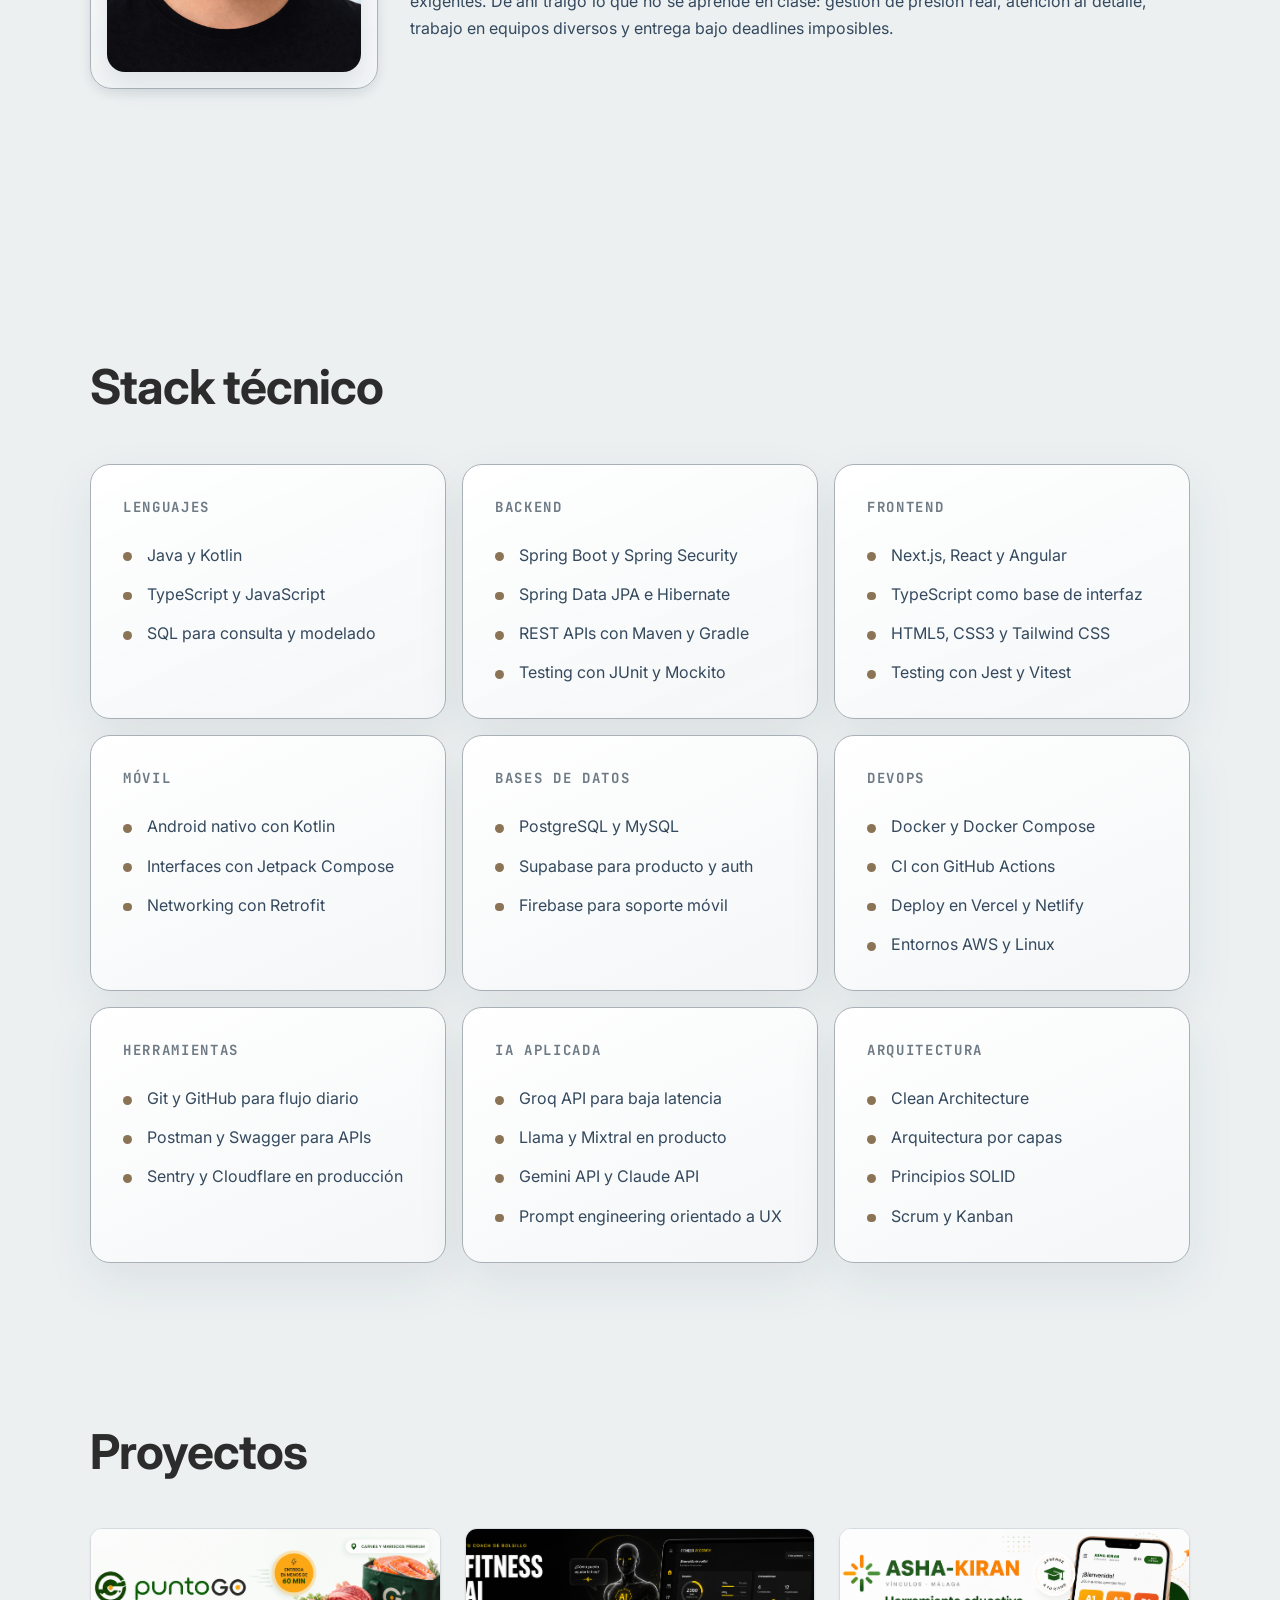
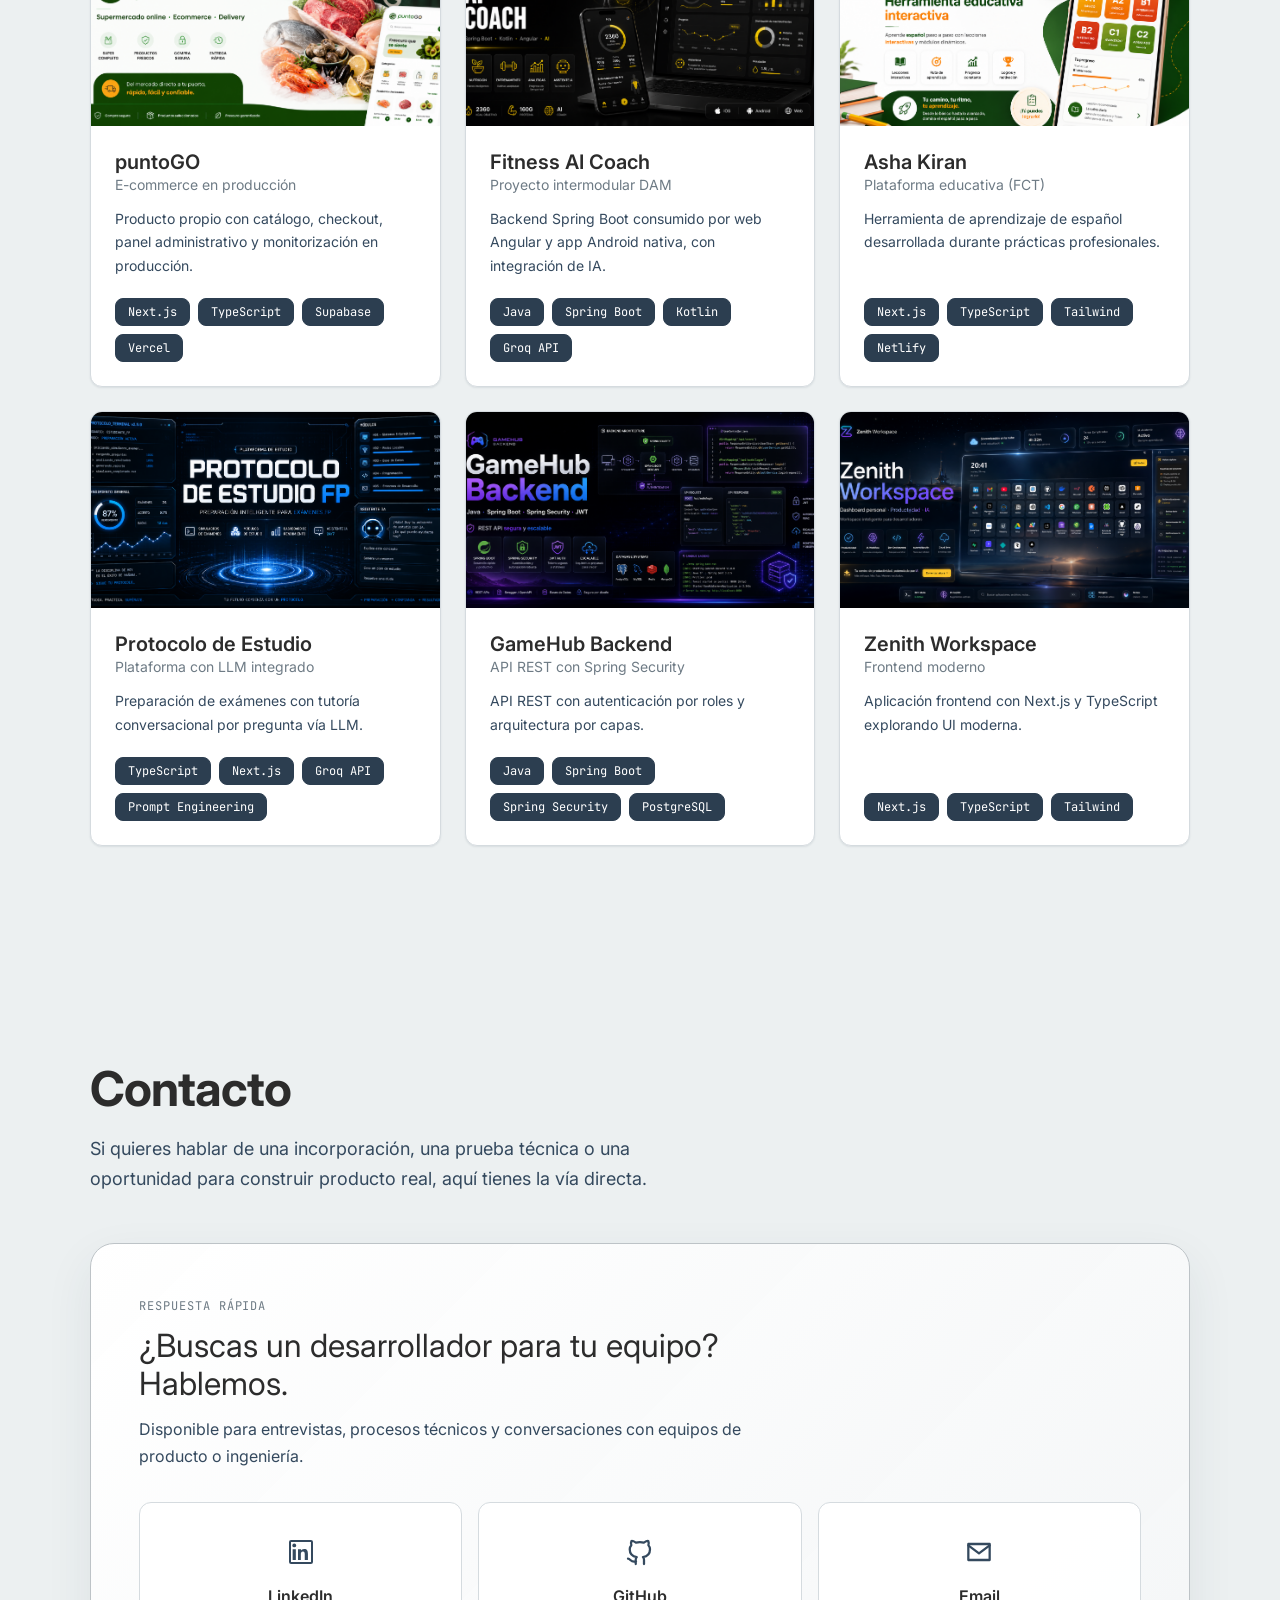
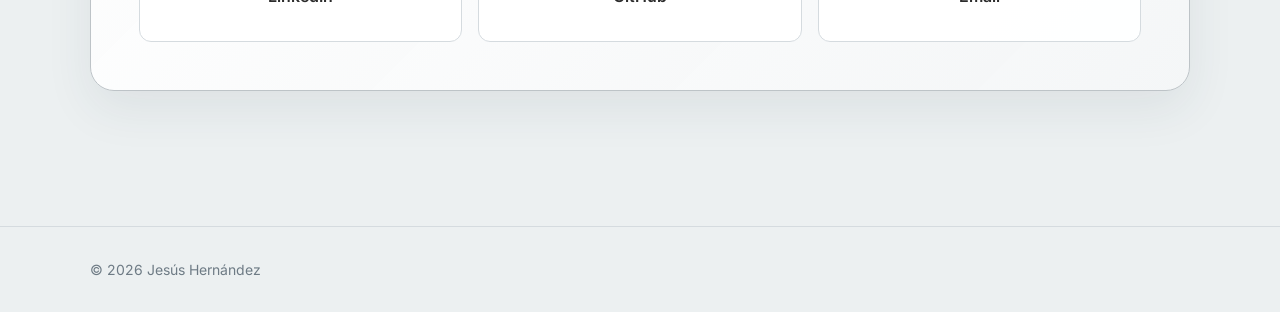
==== commit 770e93f5: "feat(home): refine hero and stack presentation" ====
--- a/index.html
+++ b/index.html
@@ -32,8 +32,8 @@
   <div class="page-shell">
     <header class="site-header">
       <div class="container">
-        <nav class="nav site-nav" aria-label="Principal" data-scrolled="false">
-          <a class="nav-brand" href="/" aria-label="Inicio">JH</a>
+        <nav class="nav site-nav" aria-label="Principal" data-scrolled="true">
+          <a class="nav-brand" href="#hero" aria-label="Inicio">JH</a>
           <div class="nav-actions">
             <button class="theme-toggle" type="button" data-theme-toggle aria-label="Cambiar tema"></button>
             <button class="menu-toggle" type="button" data-menu-toggle aria-controls="nav-menu" aria-expanded="false">
@@ -65,6 +65,26 @@
               <a href="#proyectos" class="btn btn-primary">Ver proyectos</a>
               <a href="/cv/Jesus_Hernandez_CV.pdf" class="btn btn-secondary" download>Descargar CV</a>
             </div>
+            <div class="hero-socials" aria-label="Enlaces de contacto rápido">
+              <a class="hero-social-link" href="https://github.com/JesusHernandezP" target="_blank" rel="noreferrer" aria-label="GitHub">
+                <svg viewBox="0 0 24 24" fill="none" aria-hidden="true">
+                  <path d="M9 19c-4 1.2-4-2-6-2m12 4v-3.1a2.7 2.7 0 0 0-.8-2.1c2.6-.3 5.3-1.3 5.3-5.8a4.5 4.5 0 0 0-1.2-3.1 4.2 4.2 0 0 0-.1-3.1s-1-.3-3.3 1.2a11.4 11.4 0 0 0-6 0C6.6 3.5 5.6 3.8 5.6 3.8a4.2 4.2 0 0 0-.1 3.1A4.5 4.5 0 0 0 4.3 10c0 4.5 2.7 5.5 5.3 5.8a2.7 2.7 0 0 0-.8 2.1V21" stroke="currentColor" stroke-width="1.7" stroke-linecap="round" stroke-linejoin="round"/>
+                </svg>
+              </a>
+              <a class="hero-social-link" href="https://linkedin.com/in/jesushernandezp" target="_blank" rel="noreferrer" aria-label="LinkedIn">
+                <svg viewBox="0 0 24 24" fill="none" aria-hidden="true">
+                  <path d="M6.94 8.5a1.44 1.44 0 1 0 0-2.88 1.44 1.44 0 0 0 0 2.88Z" fill="currentColor"/>
+                  <path d="M5.75 9.85h2.38V18H5.75V9.85Zm4 0h2.29v1.11h.03c.32-.61 1.1-1.25 2.26-1.25 2.42 0 2.87 1.59 2.87 3.66V18h-2.39v-4.13c0-.98-.02-2.24-1.36-2.24-1.36 0-1.57 1.06-1.57 2.17V18H9.75V9.85Z" fill="currentColor"/>
+                  <path d="M4.58 3.75h14.84A.83.83 0 0 1 20.25 4.58v14.84a.83.83 0 0 1-.83.83H4.58a.83.83 0 0 1-.83-.83V4.58c0-.46.37-.83.83-.83Z" stroke="currentColor" stroke-width="1.5"/>
+                </svg>
+              </a>
+              <a class="hero-social-link" href="mailto:hola@jesus-hernandez.es" aria-label="Email">
+                <svg viewBox="0 0 24 24" fill="none" aria-hidden="true">
+                  <path d="M4 6h16v12H4z" stroke="currentColor" stroke-width="1.7" stroke-linejoin="round"/>
+                  <path d="m4 7 8 6 8-6" stroke="currentColor" stroke-width="1.7" stroke-linecap="round" stroke-linejoin="round"/>
+                </svg>
+              </a>
+            </div>
           </div>
           <aside class="hero-aside" aria-label="Resumen profesional">
             <div class="hero-aside-card">
@@ -106,103 +126,80 @@
           <div class="stack-grid">
             <article class="stack-card">
               <h3>Lenguajes</h3>
-              <div class="badge-list">
-                <span class="badge">Java</span>
-                <span class="badge">Kotlin</span>
-                <span class="badge">TypeScript</span>
-                <span class="badge">JavaScript</span>
-                <span class="badge">SQL</span>
-              </div>
+              <ul class="stack-card-list">
+                <li>Java y Kotlin</li>
+                <li>TypeScript y JavaScript</li>
+                <li>SQL para consulta y modelado</li>
+              </ul>
             </article>
             <article class="stack-card">
               <h3>Backend</h3>
-              <div class="badge-list">
-                <span class="badge">Spring Boot</span>
-                <span class="badge">Spring Security</span>
-                <span class="badge">Spring Data JPA</span>
-                <span class="badge">Hibernate</span>
-                <span class="badge">REST APIs</span>
-                <span class="badge">Maven</span>
-                <span class="badge">Gradle</span>
-                <span class="badge">JUnit</span>
-                <span class="badge">Mockito</span>
-              </div>
+              <ul class="stack-card-list">
+                <li>Spring Boot y Spring Security</li>
+                <li>Spring Data JPA e Hibernate</li>
+                <li>REST APIs con Maven y Gradle</li>
+                <li>Testing con JUnit y Mockito</li>
+              </ul>
             </article>
             <article class="stack-card">
               <h3>Frontend</h3>
-              <div class="badge-list">
-                <span class="badge">Next.js</span>
-                <span class="badge">React</span>
-                <span class="badge">Angular</span>
-                <span class="badge">TypeScript</span>
-                <span class="badge">Tailwind CSS</span>
-                <span class="badge">HTML5</span>
-                <span class="badge">CSS3</span>
-                <span class="badge">Jest</span>
-                <span class="badge">Vitest</span>
-              </div>
+              <ul class="stack-card-list">
+                <li>Next.js, React y Angular</li>
+                <li>TypeScript como base de interfaz</li>
+                <li>HTML5, CSS3 y Tailwind CSS</li>
+                <li>Testing con Jest y Vitest</li>
+              </ul>
             </article>
             <article class="stack-card">
               <h3>Móvil</h3>
-              <div class="badge-list">
-                <span class="badge">Android nativo</span>
-                <span class="badge">Kotlin</span>
-                <span class="badge">Jetpack Compose</span>
-                <span class="badge">Retrofit</span>
-              </div>
+              <ul class="stack-card-list">
+                <li>Android nativo con Kotlin</li>
+                <li>Interfaces con Jetpack Compose</li>
+                <li>Networking con Retrofit</li>
+              </ul>
             </article>
             <article class="stack-card">
               <h3>Bases de datos</h3>
-              <div class="badge-list">
-                <span class="badge">PostgreSQL</span>
-                <span class="badge">MySQL</span>
-                <span class="badge">Supabase</span>
-                <span class="badge">Firebase</span>
-              </div>
+              <ul class="stack-card-list">
+                <li>PostgreSQL y MySQL</li>
+                <li>Supabase para producto y auth</li>
+                <li>Firebase para soporte móvil</li>
+              </ul>
             </article>
             <article class="stack-card">
               <h3>DevOps</h3>
-              <div class="badge-list">
-                <span class="badge">Docker</span>
-                <span class="badge">Docker Compose</span>
-                <span class="badge">GitHub Actions</span>
-                <span class="badge">Vercel</span>
-                <span class="badge">Netlify</span>
-                <span class="badge">AWS</span>
-                <span class="badge">Linux</span>
-              </div>
+              <ul class="stack-card-list">
+                <li>Docker y Docker Compose</li>
+                <li>CI con GitHub Actions</li>
+                <li>Deploy en Vercel y Netlify</li>
+                <li>Entornos AWS y Linux</li>
+              </ul>
             </article>
             <article class="stack-card">
               <h3>Herramientas</h3>
-              <div class="badge-list">
-                <span class="badge">Git</span>
-                <span class="badge">GitHub</span>
-                <span class="badge">Postman</span>
-                <span class="badge">Swagger</span>
-                <span class="badge">Sentry</span>
-                <span class="badge">Cloudflare</span>
-              </div>
+              <ul class="stack-card-list">
+                <li>Git y GitHub para flujo diario</li>
+                <li>Postman y Swagger para APIs</li>
+                <li>Sentry y Cloudflare en producción</li>
+              </ul>
             </article>
             <article class="stack-card">
               <h3>IA aplicada</h3>
-              <div class="badge-list">
-                <span class="badge">Groq API</span>
-                <span class="badge">Llama</span>
-                <span class="badge">Mixtral</span>
-                <span class="badge">Gemini API</span>
-                <span class="badge">Claude API</span>
-                <span class="badge">Prompt Engineering</span>
-              </div>
+              <ul class="stack-card-list">
+                <li>Groq API para baja latencia</li>
+                <li>Llama y Mixtral en producto</li>
+                <li>Gemini API y Claude API</li>
+                <li>Prompt engineering orientado a UX</li>
+              </ul>
             </article>
             <article class="stack-card">
               <h3>Arquitectura</h3>
-              <div class="badge-list">
-                <span class="badge">Clean Architecture</span>
-                <span class="badge">Arquitectura por capas</span>
-                <span class="badge">Principios SOLID</span>
-                <span class="badge">Scrum</span>
-                <span class="badge">Kanban</span>
-              </div>
+              <ul class="stack-card-list">
+                <li>Clean Architecture</li>
+                <li>Arquitectura por capas</li>
+                <li>Principios SOLID</li>
+                <li>Scrum y Kanban</li>
+              </ul>
             </article>
           </div>
         </div>
--- a/css/styles.css
+++ b/css/styles.css
@@ -36,6 +36,7 @@
 
   --container-max: 1100px;
   --nav-height: 4.5rem;
+  --anchor-offset: 5.75rem;
   --transition-base: 200ms ease;
 }
 
@@ -162,6 +163,7 @@
   align-items: stretch;
   padding-block: var(--space-16);
   padding-inline: var(--space-6);
+  scroll-margin-top: var(--anchor-offset);
 }
 
 .section-full {
@@ -267,12 +269,13 @@
   right: 1rem;
   display: none;
   padding: var(--space-4);
-  border: 1px solid var(--border-primary);
+  border: 1px solid rgba(255, 255, 255, 0.12);
   border-radius: var(--radius-lg);
-  background: color-mix(in srgb, var(--bg-elevated) 96%, transparent);
+  background: color-mix(in srgb, var(--accent) 96%, #17202a 4%);
   box-shadow: var(--shadow-lg);
 }
 
+[data-theme="dark"] .nav-menu,
 .nav[data-scrolled="true"] .nav-menu {
   background: color-mix(in srgb, var(--accent) 96%, #17202a 4%);
   border-color: rgba(255, 255, 255, 0.12);
@@ -362,13 +365,13 @@
   display: grid;
   gap: var(--space-10);
   align-items: stretch;
-  padding-top: clamp(4rem, 10vh, 6.5rem);
+  padding-top: clamp(3.25rem, 9vh, 5.5rem);
 }
 
 .hero-copy-block {
   display: grid;
   gap: var(--space-6);
-  align-content: center;
+  align-content: start;
 }
 
 .hero-location {
@@ -470,6 +473,48 @@
   gap: var(--space-4);
   flex-wrap: wrap;
   margin-top: var(--space-4);
+}
+
+.hero-socials {
+  display: grid;
+  grid-template-columns: repeat(3, minmax(0, 1fr));
+  align-items: center;
+  gap: var(--space-3);
+  width: min(100%, 30.5rem);
+  margin-top: calc(-1 * var(--space-2));
+  color: #8b7355;
+}
+
+.hero-social-link {
+  display: inline-flex;
+  align-items: center;
+  justify-content: center;
+  width: 100%;
+  min-height: 3.5rem;
+  border-radius: var(--radius-md);
+  color: #8b7355;
+  border: 1px solid color-mix(in srgb, #8b7355 36%, var(--border-primary));
+  background: color-mix(in srgb, var(--bg-secondary) 92%, transparent);
+  transition:
+    transform var(--transition-base),
+    color var(--transition-base),
+    background-color var(--transition-base),
+    border-color var(--transition-base),
+    box-shadow var(--transition-base);
+}
+
+.hero-social-link svg {
+  width: 1.6rem;
+  height: 1.6rem;
+}
+
+.hero-social-link:hover,
+.hero-social-link:focus-visible {
+  color: var(--accent);
+  border-color: color-mix(in srgb, var(--accent) 42%, var(--border-primary));
+  background: color-mix(in srgb, var(--bg-code) 90%, transparent);
+  box-shadow: var(--shadow-sm);
+  transform: translateY(-2px);
 }
 
 .btn {
@@ -575,14 +620,47 @@
 }
 
 .stack-card {
-  padding: var(--space-6);
+  padding: var(--space-8);
+  border: 1px solid color-mix(in srgb, var(--accent) 14%, var(--border-primary));
+  border-radius: calc(var(--radius-xl) + 4px);
+  background:
+    linear-gradient(155deg, color-mix(in srgb, var(--bg-secondary) 92%, transparent), color-mix(in srgb, var(--bg-code) 96%, transparent)),
+    var(--bg-secondary);
+  box-shadow: 0 18px 50px rgba(44, 62, 80, 0.08);
 }
 
 .stack-card h3 {
-  margin-bottom: var(--space-4);
+  margin-bottom: var(--space-6);
   font-size: var(--font-size-sm);
-  letter-spacing: 0.08em;
+  letter-spacing: 0.12em;
   text-transform: uppercase;
+  color: var(--text-muted);
+  font-family: "JetBrains Mono", monospace;
+}
+
+.stack-card-list {
+  margin-top: var(--space-2);
+  display: grid;
+  gap: var(--space-3);
+  list-style: none;
+}
+
+.stack-card-list li {
+  position: relative;
+  padding-left: var(--space-6);
+  color: var(--text-secondary);
+  line-height: var(--line-height-relaxed);
+}
+
+.stack-card-list li::before {
+  content: "";
+  position: absolute;
+  left: 0;
+  top: 0.68rem;
+  width: 0.55rem;
+  height: 0.55rem;
+  border-radius: 999px;
+  background: var(--accent-warm);
 }
 
 .badge-list {
@@ -685,10 +763,10 @@
   font-family: "JetBrains Mono", monospace;
   font-size: var(--font-size-xs);
   padding: var(--space-1) var(--space-3);
-  background: var(--bg-code);
-  border: 1px solid var(--border-secondary);
+  background: var(--accent);
+  border: 1px solid var(--accent);
   border-radius: var(--radius-md);
-  color: var(--text-secondary);
+  color: var(--text-on-accent);
 }
 
 .contact-panel {
@@ -818,6 +896,19 @@
 }
 
 @media (max-width: 767px) {
+  .hero.section-full {
+    justify-content: flex-start;
+  }
+
+  .hero-inner {
+    padding-top: calc(var(--anchor-offset) + var(--space-4));
+    gap: var(--space-6);
+  }
+
+  .hero-copy-block {
+    gap: var(--space-5);
+  }
+
   .hero-title {
     font-size: 2.75rem;
     word-break: keep-all;
@@ -832,6 +923,24 @@
     font-size: var(--font-size-base);
   }
 
+  .hero-ctas {
+    gap: var(--space-3);
+    margin-top: var(--space-3);
+  }
+
+  .hero-socials {
+    width: 100%;
+    margin-top: 0;
+  }
+
+  .hero-aside {
+    margin-top: var(--space-2);
+  }
+
+  .hero-aside-card {
+    padding: var(--space-6);
+  }
+
   .contact-links {
     grid-template-columns: 1fr;
     padding-inline: 0;
@@ -853,6 +962,7 @@
   .hero-inner {
     grid-template-columns: minmax(0, 1fr) minmax(0, 1fr);
     gap: var(--space-12);
+    align-items: center;
   }
 
   .hero-aside-card {
@@ -930,6 +1040,11 @@
     justify-content: flex-start;
   }
 
+  .hero-copy-block {
+    padding-top: 0;
+    transform: translateY(-1rem);
+  }
+
   .site-header {
     padding-top: 0;
   }
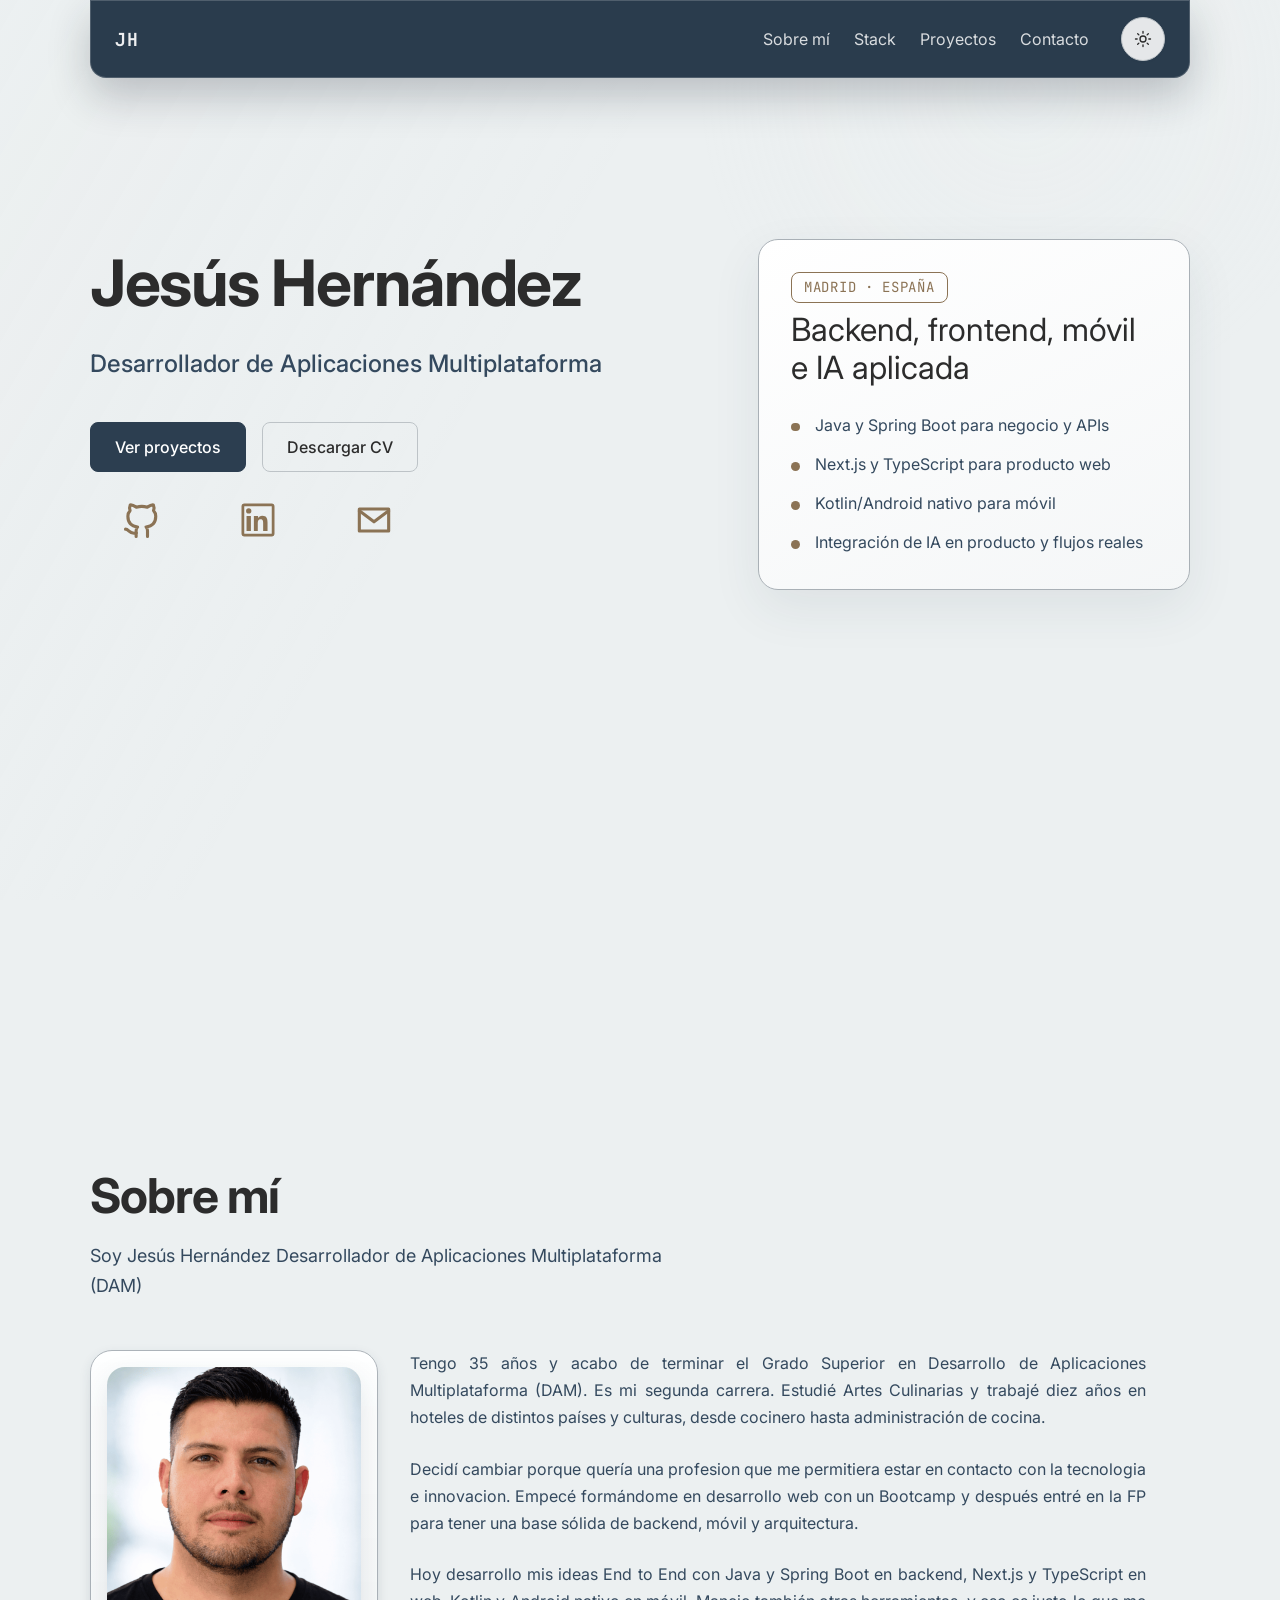
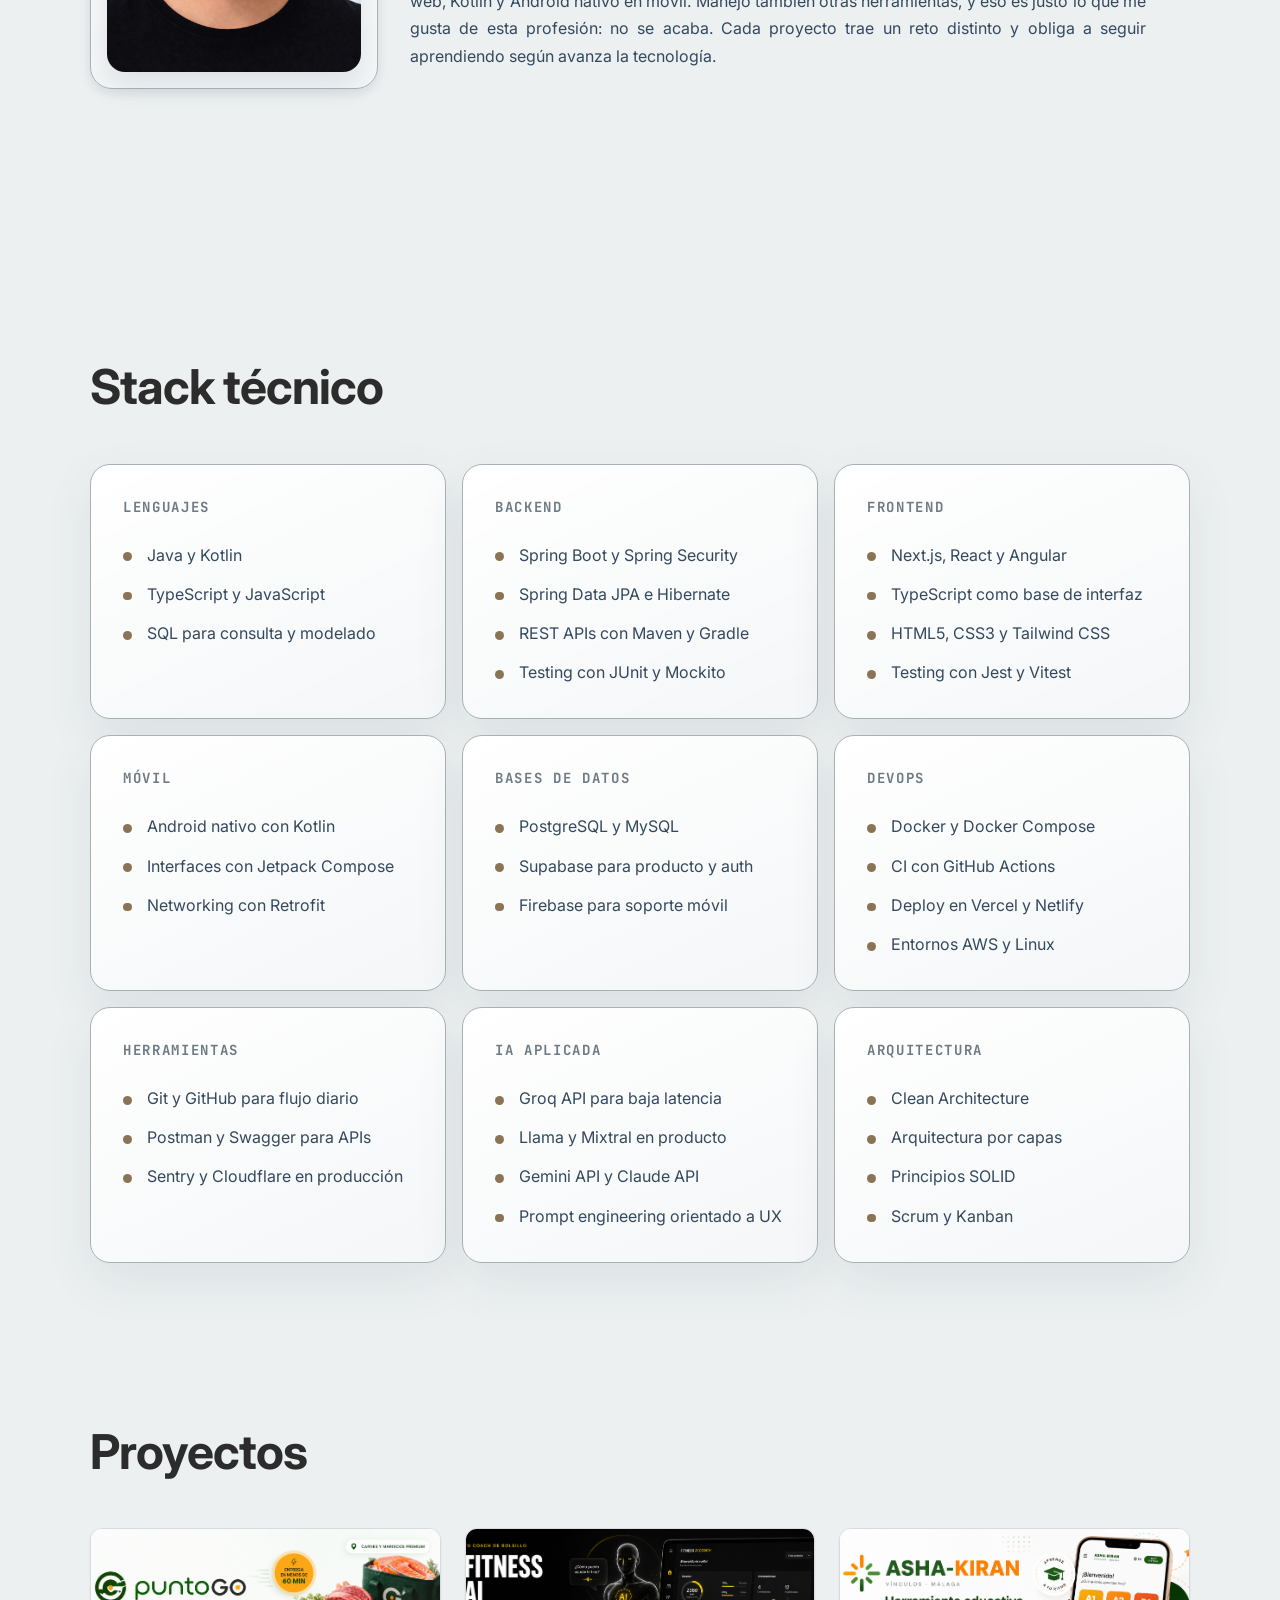
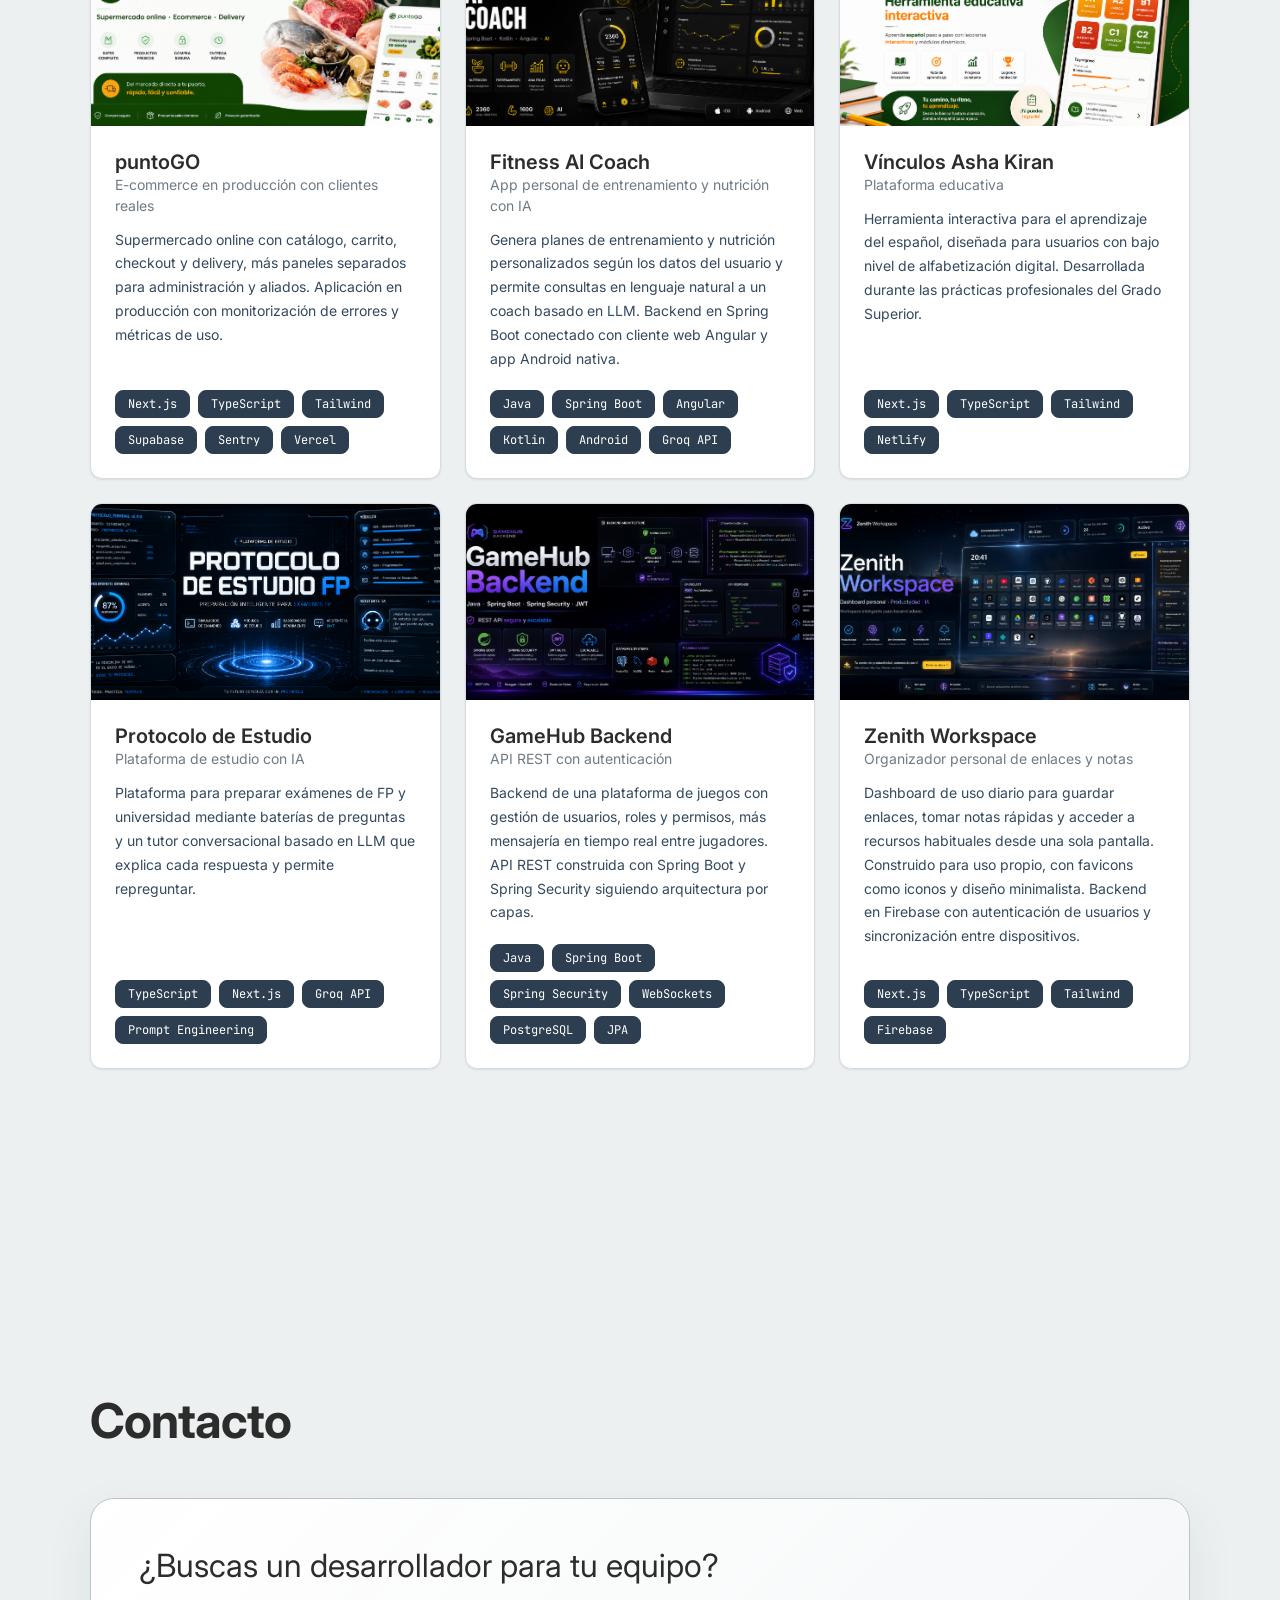
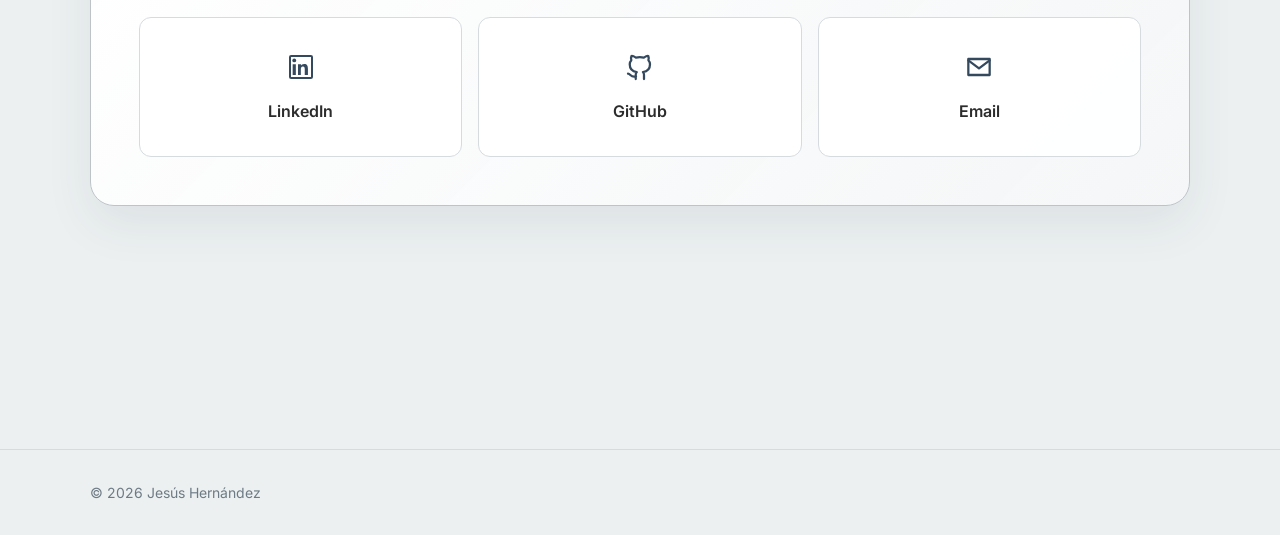
==== commit 533bf727: "feat(site): refresh portfolio content and homepage polish" ====
--- a/index.html
+++ b/index.html
@@ -1,23 +1,28 @@
 <!DOCTYPE html>
 <html lang="es" data-theme="light">
+
 <head>
   <meta charset="UTF-8">
   <meta name="viewport" content="width=device-width, initial-scale=1.0">
   <title>Jesús Hernández — Desarrollador de Aplicaciones Multiplataforma</title>
-  <meta name="description" content="Desarrollador de Aplicaciones Multiplataforma con experiencia en Java, Spring Boot, Next.js, Kotlin/Android e integración de LLMs. Madrid, España.">
+  <meta name="description"
+    content="Desarrollador de Aplicaciones Multiplataforma con experiencia en Java, Spring Boot, Next.js, Kotlin/Android e integración de LLMs. Madrid, España.">
   <meta name="author" content="Jesús Hernández">
   <meta property="og:type" content="website">
   <meta property="og:url" content="https://jesus-hernandez.es/">
   <meta property="og:title" content="Jesús Hernández — Desarrollador de Aplicaciones Multiplataforma">
-  <meta property="og:description" content="Backend con Java/Spring · Frontend con Next.js · Móvil con Kotlin/Android · Integración de LLMs">
+  <meta property="og:description"
+    content="Backend con Java/Spring · Frontend con Next.js · Móvil con Kotlin/Android · Integración de LLMs">
   <meta property="og:image" content="https://jesus-hernandez.es/assets/og/default.svg">
   <meta name="twitter:card" content="summary_large_image">
   <meta name="twitter:title" content="Jesús Hernández — Desarrollador de Aplicaciones Multiplataforma">
   <meta name="twitter:description" content="Backend Java/Spring · Frontend Next.js · Móvil Kotlin · LLMs">
-  <meta name="twitter:image" content="https://jesus-hernandez.es/assets/og/default.svg">
+  <meta name="twitter:image" content="https://jesus-hernandez.es/assets/og/default.png">
   <link rel="preconnect" href="https://fonts.googleapis.com">
   <link rel="preconnect" href="https://fonts.gstatic.com" crossorigin>
-  <link href="https://fonts.googleapis.com/css2?family=Inter:wght@400;500;600;700&family=JetBrains+Mono:wght@400;500&display=swap" rel="stylesheet">
+  <link
+    href="https://fonts.googleapis.com/css2?family=Inter:wght@400;500;600;700&family=JetBrains+Mono:wght@400;500&display=swap"
+    rel="stylesheet">
   <link rel="icon" type="image/svg+xml" href="/assets/favicon.svg">
   <link rel="stylesheet" href="/css/theme.css">
   <link rel="stylesheet" href="/css/styles.css">
@@ -28,6 +33,7 @@
     }());
   </script>
 </head>
+
 <body>
   <div class="page-shell">
     <header class="site-header">
@@ -39,7 +45,7 @@
             <button class="menu-toggle" type="button" data-menu-toggle aria-controls="nav-menu" aria-expanded="false">
               <span class="visually-hidden">Abrir menú</span>
               <svg viewBox="0 0 24 24" fill="none" aria-hidden="true">
-                <path d="M4 7h16M4 12h16M4 17h16" stroke="currentColor" stroke-width="1.8" stroke-linecap="round"/>
+                <path d="M4 7h16M4 12h16M4 17h16" stroke="currentColor" stroke-width="1.8" stroke-linecap="round" />
               </svg>
             </button>
           </div>
@@ -54,7 +60,6 @@
         </nav>
       </div>
     </header>
-
     <main class="scroll-container">
       <section id="hero" class="section section-full hero">
         <div class="hero-inner">
@@ -63,25 +68,35 @@
             <p class="hero-subtitle">Desarrollador de Aplicaciones Multiplataforma</p>
             <div class="hero-ctas">
               <a href="#proyectos" class="btn btn-primary">Ver proyectos</a>
-              <a href="/cv/Jesus_Hernandez_CV.pdf" class="btn btn-secondary" download>Descargar CV</a>
+              <a href="/cv/Jesus_Hernandez_CV_Desarrollador_Multiplataforma.pdf" class="btn btn-secondary"
+                download>Descargar CV</a>
             </div>
             <div class="hero-socials" aria-label="Enlaces de contacto rápido">
-              <a class="hero-social-link" href="https://github.com/JesusHernandezP" target="_blank" rel="noreferrer" aria-label="GitHub">
-                <svg viewBox="0 0 24 24" fill="none" aria-hidden="true">
-                  <path d="M9 19c-4 1.2-4-2-6-2m12 4v-3.1a2.7 2.7 0 0 0-.8-2.1c2.6-.3 5.3-1.3 5.3-5.8a4.5 4.5 0 0 0-1.2-3.1 4.2 4.2 0 0 0-.1-3.1s-1-.3-3.3 1.2a11.4 11.4 0 0 0-6 0C6.6 3.5 5.6 3.8 5.6 3.8a4.2 4.2 0 0 0-.1 3.1A4.5 4.5 0 0 0 4.3 10c0 4.5 2.7 5.5 5.3 5.8a2.7 2.7 0 0 0-.8 2.1V21" stroke="currentColor" stroke-width="1.7" stroke-linecap="round" stroke-linejoin="round"/>
-                </svg>
-              </a>
-              <a class="hero-social-link" href="https://linkedin.com/in/jesushernandezp" target="_blank" rel="noreferrer" aria-label="LinkedIn">
-                <svg viewBox="0 0 24 24" fill="none" aria-hidden="true">
-                  <path d="M6.94 8.5a1.44 1.44 0 1 0 0-2.88 1.44 1.44 0 0 0 0 2.88Z" fill="currentColor"/>
-                  <path d="M5.75 9.85h2.38V18H5.75V9.85Zm4 0h2.29v1.11h.03c.32-.61 1.1-1.25 2.26-1.25 2.42 0 2.87 1.59 2.87 3.66V18h-2.39v-4.13c0-.98-.02-2.24-1.36-2.24-1.36 0-1.57 1.06-1.57 2.17V18H9.75V9.85Z" fill="currentColor"/>
-                  <path d="M4.58 3.75h14.84A.83.83 0 0 1 20.25 4.58v14.84a.83.83 0 0 1-.83.83H4.58a.83.83 0 0 1-.83-.83V4.58c0-.46.37-.83.83-.83Z" stroke="currentColor" stroke-width="1.5"/>
+              <a class="hero-social-link" href="https://github.com/JesusHernandezP" target="_blank" rel="noreferrer"
+                aria-label="GitHub">
+                <svg viewBox="0 0 24 24" fill="none" aria-hidden="true">
+                  <path
+                    d="M9 19c-4 1.2-4-2-6-2m12 4v-3.1a2.7 2.7 0 0 0-.8-2.1c2.6-.3 5.3-1.3 5.3-5.8a4.5 4.5 0 0 0-1.2-3.1 4.2 4.2 0 0 0-.1-3.1s-1-.3-3.3 1.2a11.4 11.4 0 0 0-6 0C6.6 3.5 5.6 3.8 5.6 3.8a4.2 4.2 0 0 0-.1 3.1A4.5 4.5 0 0 0 4.3 10c0 4.5 2.7 5.5 5.3 5.8a2.7 2.7 0 0 0-.8 2.1V21"
+                    stroke="currentColor" stroke-width="1.7" stroke-linecap="round" stroke-linejoin="round" />
+                </svg>
+              </a>
+              <a class="hero-social-link" href="https://linkedin.com/in/jesushernandezp" target="_blank"
+                rel="noreferrer" aria-label="LinkedIn">
+                <svg viewBox="0 0 24 24" fill="none" aria-hidden="true">
+                  <path d="M6.94 8.5a1.44 1.44 0 1 0 0-2.88 1.44 1.44 0 0 0 0 2.88Z" fill="currentColor" />
+                  <path
+                    d="M5.75 9.85h2.38V18H5.75V9.85Zm4 0h2.29v1.11h.03c.32-.61 1.1-1.25 2.26-1.25 2.42 0 2.87 1.59 2.87 3.66V18h-2.39v-4.13c0-.98-.02-2.24-1.36-2.24-1.36 0-1.57 1.06-1.57 2.17V18H9.75V9.85Z"
+                    fill="currentColor" />
+                  <path
+                    d="M4.58 3.75h14.84A.83.83 0 0 1 20.25 4.58v14.84a.83.83 0 0 1-.83.83H4.58a.83.83 0 0 1-.83-.83V4.58c0-.46.37-.83.83-.83Z"
+                    stroke="currentColor" stroke-width="1.5" />
                 </svg>
               </a>
               <a class="hero-social-link" href="mailto:hola@jesus-hernandez.es" aria-label="Email">
                 <svg viewBox="0 0 24 24" fill="none" aria-hidden="true">
-                  <path d="M4 6h16v12H4z" stroke="currentColor" stroke-width="1.7" stroke-linejoin="round"/>
-                  <path d="m4 7 8 6 8-6" stroke="currentColor" stroke-width="1.7" stroke-linecap="round" stroke-linejoin="round"/>
+                  <path d="M4 6h16v12H4z" stroke="currentColor" stroke-width="1.7" stroke-linejoin="round" />
+                  <path d="m4 7 8 6 8-6" stroke="currentColor" stroke-width="1.7" stroke-linecap="round"
+                    stroke-linejoin="round" />
                 </svg>
               </a>
             </div>
@@ -105,16 +120,25 @@
         <div class="section-inner about-grid">
           <div class="about-heading">
             <h2 class="section-title">Sobre mí</h2>
-            <p class="section-subtitle">Perfil técnico con criterio de producto, capacidad de ejecución y experiencia real trabajando bajo presión.</p>
+            <p class="section-subtitle">Soy Jesús Hernández Desarrollador de Aplicaciones Multiplataforma (DAM) </p>
           </div>
           <div class="about-showcase">
             <div class="profile-card" aria-label="Tarjeta de perfil de Jesús Hernández">
               <img class="profile-card-photo" src="/foto-carnet-JA.png" alt="Foto de Jesús Hernández">
             </div>
             <div class="about-copy">
-              <p>Desarrollador de Aplicaciones Multiplataforma. Construyo productos reales de extremo a extremo: backend con Java y Spring Boot, frontend con Next.js y TypeScript, y aplicaciones móviles nativas con Kotlin y Android.</p>
-              <p>Diseño la arquitectura, tomo las decisiones técnicas y uso herramientas de IA como acelerador de implementación. Cada proyecto que despliego puedo defenderlo: por qué este stack, por qué esta estructura, qué haría diferente.</p>
-              <p>Antes del desarrollo dediqué 10 años a la hostelería internacional liderando cocinas en entornos exigentes. De ahí traigo lo que no se aprende en clase: gestión de presión real, atención al detalle, trabajo en equipos diversos y entrega bajo deadlines imposibles.</p>
+              <p>Tengo 35 años y acabo de terminar el Grado Superior en Desarrollo de
+                Aplicaciones Multiplataforma (DAM). Es mi segunda carrera. Estudié
+                Artes Culinarias y trabajé diez años en hoteles de distintos países y
+                culturas, desde cocinero hasta administración de cocina.</p>
+              <p>Decidí cambiar porque quería una profesion que me permitiera estar en contacto con la tecnologia e
+                innovacion. Empecé formándome en desarrollo web con un Bootcamp y después entré en la FP para tener una
+                base sólida de backend, móvil y arquitectura.</p>
+              <p> Hoy desarrollo mis ideas End to End con Java y Spring Boot en backend,
+                Next.js y TypeScript en web, Kotlin y Android nativo en móvil. Manejo
+                también otras herramientas, y eso es justo lo que me gusta de esta
+                profesión: no se acaba. Cada proyecto trae un reto distinto y obliga
+                a seguir aprendiendo según avanza la tecnología.</p>
             </div>
           </div>
         </div>
@@ -214,29 +238,38 @@
               <div class="project-card-body">
                 <div>
                   <h3 class="project-card-title">puntoGO</h3>
-                  <p class="project-card-meta">E-commerce en producción</p>
-                </div>
-                <p class="project-card-description">Producto propio con catálogo, checkout, panel administrativo y monitorización en producción.</p>
+                  <p class="project-card-meta">E-commerce en producción con clientes reales</p>
+                </div>
+                <p class="project-card-description">Supermercado online con catálogo, carrito, checkout y delivery,
+                  más paneles separados para administración y aliados. Aplicación en producción con monitorización de
+                  errores y métricas de uso.</p>
                 <div class="project-card-tags">
                   <span class="project-card-tag">Next.js</span>
                   <span class="project-card-tag">TypeScript</span>
+                  <span class="project-card-tag">Tailwind</span>
                   <span class="project-card-tag">Supabase</span>
+                  <span class="project-card-tag">Sentry</span>
                   <span class="project-card-tag">Vercel</span>
                 </div>
               </div>
             </a>
             <a class="project-card" href="/proyectos/fitness-ai-coach.html">
-              <img class="project-card-cover" src="/fitness-ai-coach-img.png" alt="Vista previa del proyecto Fitness AI Coach">
+              <img class="project-card-cover" src="/fitness-ai-coach-img.png"
+                alt="Vista previa del proyecto Fitness AI Coach">
               <div class="project-card-body">
                 <div>
                   <h3 class="project-card-title">Fitness AI Coach</h3>
-                  <p class="project-card-meta">Proyecto intermodular DAM</p>
-                </div>
-                <p class="project-card-description">Backend Spring Boot consumido por web Angular y app Android nativa, con integración de IA.</p>
+                  <p class="project-card-meta">App personal de entrenamiento y nutrición con IA</p>
+                </div>
+                <p class="project-card-description">Genera planes de entrenamiento y nutrición personalizados según los
+                  datos del usuario y permite consultas en lenguaje natural a un coach basado en LLM. Backend en Spring
+                  Boot conectado con cliente web Angular y app Android nativa.</p>
                 <div class="project-card-tags">
                   <span class="project-card-tag">Java</span>
                   <span class="project-card-tag">Spring Boot</span>
+                  <span class="project-card-tag">Angular</span>
                   <span class="project-card-tag">Kotlin</span>
+                  <span class="project-card-tag">Android</span>
                   <span class="project-card-tag">Groq API</span>
                 </div>
               </div>
@@ -245,10 +278,12 @@
               <img class="project-card-cover" src="/asha-kiran-img.png" alt="Vista previa del proyecto Asha Kiran">
               <div class="project-card-body">
                 <div>
-                  <h3 class="project-card-title">Asha Kiran</h3>
-                  <p class="project-card-meta">Plataforma educativa (FCT)</p>
-                </div>
-                <p class="project-card-description">Herramienta de aprendizaje de español desarrollada durante prácticas profesionales.</p>
+                  <h3 class="project-card-title">Vínculos Asha Kiran</h3>
+                  <p class="project-card-meta">Plataforma educativa</p>
+                </div>
+                <p class="project-card-description">Herramienta interactiva para el aprendizaje del español, diseñada
+                  para usuarios con bajo nivel de alfabetización digital. Desarrollada durante las prácticas
+                  profesionales del Grado Superior.</p>
                 <div class="project-card-tags">
                   <span class="project-card-tag">Next.js</span>
                   <span class="project-card-tag">TypeScript</span>
@@ -258,13 +293,16 @@
               </div>
             </a>
             <a class="project-card" href="/proyectos/protocolo-estudio.html">
-              <img class="project-card-cover" src="/protocolo-estudio-img.png" alt="Vista previa del proyecto Protocolo de Estudio">
+              <img class="project-card-cover" src="/protocolo-estudio-img.png"
+                alt="Vista previa del proyecto Protocolo de Estudio">
               <div class="project-card-body">
                 <div>
                   <h3 class="project-card-title">Protocolo de Estudio</h3>
-                  <p class="project-card-meta">Plataforma con LLM integrado</p>
-                </div>
-                <p class="project-card-description">Preparación de exámenes con tutoría conversacional por pregunta vía LLM.</p>
+                  <p class="project-card-meta">Plataforma de estudio con IA</p>
+                </div>
+                <p class="project-card-description">Plataforma para preparar exámenes de FP y universidad mediante
+                  baterías de preguntas y un tutor conversacional basado en LLM que explica cada respuesta y permite
+                  repreguntar.</p>
                 <div class="project-card-tags">
                   <span class="project-card-tag">TypeScript</span>
                   <span class="project-card-tag">Next.js</span>
@@ -274,33 +312,43 @@
               </div>
             </a>
             <a class="project-card" href="/proyectos/gamehub-backend.html">
-              <img class="project-card-cover" src="/gamehub-backend-img.png" alt="Vista previa del proyecto GameHub Backend">
+              <img class="project-card-cover" src="/gamehub-backend-img.png"
+                alt="Vista previa del proyecto GameHub Backend">
               <div class="project-card-body">
                 <div>
                   <h3 class="project-card-title">GameHub Backend</h3>
-                  <p class="project-card-meta">API REST con Spring Security</p>
-                </div>
-                <p class="project-card-description">API REST con autenticación por roles y arquitectura por capas.</p>
+                  <p class="project-card-meta">API REST con autenticación</p>
+                </div>
+                <p class="project-card-description">Backend de una plataforma de juegos con gestión de usuarios, roles
+                  y permisos, más mensajería en tiempo real entre jugadores. API REST construida con Spring Boot y
+                  Spring Security siguiendo arquitectura por capas.</p>
                 <div class="project-card-tags">
                   <span class="project-card-tag">Java</span>
                   <span class="project-card-tag">Spring Boot</span>
                   <span class="project-card-tag">Spring Security</span>
+                  <span class="project-card-tag">WebSockets</span>
                   <span class="project-card-tag">PostgreSQL</span>
+                  <span class="project-card-tag">JPA</span>
                 </div>
               </div>
             </a>
             <a class="project-card" href="/proyectos/zenith-workspace.html">
-              <img class="project-card-cover" src="/zenith-workspace-img.png" alt="Vista previa del proyecto Zenith Workspace">
+              <img class="project-card-cover" src="/zenith-workspace-img.png"
+                alt="Vista previa del proyecto Zenith Workspace">
               <div class="project-card-body">
                 <div>
                   <h3 class="project-card-title">Zenith Workspace</h3>
-                  <p class="project-card-meta">Frontend moderno</p>
-                </div>
-                <p class="project-card-description">Aplicación frontend con Next.js y TypeScript explorando UI moderna.</p>
+                  <p class="project-card-meta">Organizador personal de enlaces y notas</p>
+                </div>
+                <p class="project-card-description">Dashboard de uso diario para guardar enlaces, tomar notas rápidas y
+                  acceder a recursos habituales desde una sola pantalla. Construido para uso propio, con favicons como
+                  iconos y diseño minimalista. Backend en Firebase con autenticación de usuarios y sincronización entre
+                  dispositivos.</p>
                 <div class="project-card-tags">
                   <span class="project-card-tag">Next.js</span>
                   <span class="project-card-tag">TypeScript</span>
                   <span class="project-card-tag">Tailwind</span>
+                  <span class="project-card-tag">Firebase</span>
                 </div>
               </div>
             </a>
@@ -311,32 +359,37 @@
       <section class="section section-full" id="contacto">
         <div class="section-inner">
           <h2 class="section-title">Contacto</h2>
-          <p class="section-subtitle">Si quieres hablar de una incorporación, una prueba técnica o una oportunidad para construir producto real, aquí tienes la vía directa.</p>
-          <div class="contact-panel">
+              <div class="contact-panel">
             <div class="contact-copy">
-              <span class="contact-kicker">Respuesta rápida</span>
-              <p class="contact-lead">¿Buscas un desarrollador para tu equipo? Hablemos.</p>
-              <p class="contact-text">Disponible para entrevistas, procesos técnicos y conversaciones con equipos de producto o ingeniería.</p>
+              <p class="contact-lead">¿Buscas un desarrollador para tu equipo?</p>
+              
             </div>
             <div class="contact-links">
               <a class="contact-link" href="https://linkedin.com/in/jesushernandezp" target="_blank" rel="noreferrer">
                 <svg viewBox="0 0 24 24" fill="none" aria-hidden="true">
-                  <path d="M6.94 8.5a1.44 1.44 0 1 0 0-2.88 1.44 1.44 0 0 0 0 2.88Z" fill="currentColor"/>
-                  <path d="M5.75 9.85h2.38V18H5.75V9.85Zm4 0h2.29v1.11h.03c.32-.61 1.1-1.25 2.26-1.25 2.42 0 2.87 1.59 2.87 3.66V18h-2.39v-4.13c0-.98-.02-2.24-1.36-2.24-1.36 0-1.57 1.06-1.57 2.17V18H9.75V9.85Z" fill="currentColor"/>
-                  <path d="M4.58 3.75h14.84A.83.83 0 0 1 20.25 4.58v14.84a.83.83 0 0 1-.83.83H4.58a.83.83 0 0 1-.83-.83V4.58c0-.46.37-.83.83-.83Z" stroke="currentColor" stroke-width="1.5"/>
+                  <path d="M6.94 8.5a1.44 1.44 0 1 0 0-2.88 1.44 1.44 0 0 0 0 2.88Z" fill="currentColor" />
+                  <path
+                    d="M5.75 9.85h2.38V18H5.75V9.85Zm4 0h2.29v1.11h.03c.32-.61 1.1-1.25 2.26-1.25 2.42 0 2.87 1.59 2.87 3.66V18h-2.39v-4.13c0-.98-.02-2.24-1.36-2.24-1.36 0-1.57 1.06-1.57 2.17V18H9.75V9.85Z"
+                    fill="currentColor" />
+                  <path
+                    d="M4.58 3.75h14.84A.83.83 0 0 1 20.25 4.58v14.84a.83.83 0 0 1-.83.83H4.58a.83.83 0 0 1-.83-.83V4.58c0-.46.37-.83.83-.83Z"
+                    stroke="currentColor" stroke-width="1.5" />
                 </svg>
                 <span>LinkedIn</span>
               </a>
               <a class="contact-link" href="https://github.com/JesusHernandezP" target="_blank" rel="noreferrer">
                 <svg viewBox="0 0 24 24" fill="none" aria-hidden="true">
-                  <path d="M9 19c-4 1.2-4-2-6-2m12 4v-3.1a2.7 2.7 0 0 0-.8-2.1c2.6-.3 5.3-1.3 5.3-5.8a4.5 4.5 0 0 0-1.2-3.1 4.2 4.2 0 0 0-.1-3.1s-1-.3-3.3 1.2a11.4 11.4 0 0 0-6 0C6.6 3.5 5.6 3.8 5.6 3.8a4.2 4.2 0 0 0-.1 3.1A4.5 4.5 0 0 0 4.3 10c0 4.5 2.7 5.5 5.3 5.8a2.7 2.7 0 0 0-.8 2.1V21" stroke="currentColor" stroke-width="1.7" stroke-linecap="round" stroke-linejoin="round"/>
+                  <path
+                    d="M9 19c-4 1.2-4-2-6-2m12 4v-3.1a2.7 2.7 0 0 0-.8-2.1c2.6-.3 5.3-1.3 5.3-5.8a4.5 4.5 0 0 0-1.2-3.1 4.2 4.2 0 0 0-.1-3.1s-1-.3-3.3 1.2a11.4 11.4 0 0 0-6 0C6.6 3.5 5.6 3.8 5.6 3.8a4.2 4.2 0 0 0-.1 3.1A4.5 4.5 0 0 0 4.3 10c0 4.5 2.7 5.5 5.3 5.8a2.7 2.7 0 0 0-.8 2.1V21"
+                    stroke="currentColor" stroke-width="1.7" stroke-linecap="round" stroke-linejoin="round" />
                 </svg>
                 <span>GitHub</span>
               </a>
               <a class="contact-link" href="mailto:hola@jesus-hernandez.es">
                 <svg viewBox="0 0 24 24" fill="none" aria-hidden="true">
-                  <path d="M4 6h16v12H4z" stroke="currentColor" stroke-width="1.7" stroke-linejoin="round"/>
-                  <path d="m4 7 8 6 8-6" stroke="currentColor" stroke-width="1.7" stroke-linecap="round" stroke-linejoin="round"/>
+                  <path d="M4 6h16v12H4z" stroke="currentColor" stroke-width="1.7" stroke-linejoin="round" />
+                  <path d="m4 7 8 6 8-6" stroke="currentColor" stroke-width="1.7" stroke-linecap="round"
+                    stroke-linejoin="round" />
                 </svg>
                 <span>Email</span>
               </a>
@@ -356,4 +409,5 @@
   <script src="/js/theme-toggle.js"></script>
   <script src="/js/main.js"></script>
 </body>
+
 </html>
--- a/css/styles.css
+++ b/css/styles.css
@@ -377,11 +377,11 @@
 .hero-location {
   display: inline-flex;
   padding: var(--space-1) var(--space-3);
-  border: 1px solid var(--border-primary);
+  border: 1px solid #8b7355;
   border-radius: var(--radius-md);
   font-family: "JetBrains Mono", monospace;
   font-size: var(--font-size-sm);
-  color: var(--text-muted);
+  color: #8b7355;
   letter-spacing: 0.05em;
   text-transform: uppercase;
 }
@@ -477,10 +477,11 @@
 
 .hero-socials {
   display: grid;
-  grid-template-columns: repeat(3, minmax(0, 1fr));
+  grid-template-columns: repeat(3, minmax(0, max-content));
   align-items: center;
+  justify-content: start;
   gap: var(--space-3);
-  width: min(100%, 30.5rem);
+  width: auto;
   margin-top: calc(-1 * var(--space-2));
   color: #8b7355;
 }
@@ -489,31 +490,31 @@
   display: inline-flex;
   align-items: center;
   justify-content: center;
-  width: 100%;
-  min-height: 3.5rem;
+  width: 6.5rem;
+  height: 4rem;
+  padding: 0;
   border-radius: var(--radius-md);
   color: #8b7355;
-  border: 1px solid color-mix(in srgb, #8b7355 36%, var(--border-primary));
-  background: color-mix(in srgb, var(--bg-secondary) 92%, transparent);
+  border: 0;
+  background: transparent;
+  box-shadow: none;
   transition:
     transform var(--transition-base),
     color var(--transition-base),
-    background-color var(--transition-base),
-    border-color var(--transition-base),
-    box-shadow var(--transition-base);
+    opacity var(--transition-base);
 }
 
 .hero-social-link svg {
-  width: 1.6rem;
-  height: 1.6rem;
+  width: 2.75rem;
+  height: 2.75rem;
 }
 
 .hero-social-link:hover,
 .hero-social-link:focus-visible {
   color: var(--accent);
-  border-color: color-mix(in srgb, var(--accent) 42%, var(--border-primary));
-  background: color-mix(in srgb, var(--bg-code) 90%, transparent);
-  box-shadow: var(--shadow-sm);
+  background: transparent;
+  box-shadow: none;
+  opacity: 0.9;
   transform: translateY(-2px);
 }
 
@@ -929,8 +930,21 @@
   }
 
   .hero-socials {
-    width: 100%;
+    grid-template-columns: repeat(3, minmax(0, max-content));
+    justify-content: start;
+    width: auto;
     margin-top: 0;
+    gap: var(--space-2);
+  }
+
+  .hero-social-link {
+    width: 6.8rem;
+    height: 4rem;
+  }
+
+  .hero-social-link svg {
+    width: 2.3rem;
+    height: 2.3rem;
   }
 
   .hero-aside {
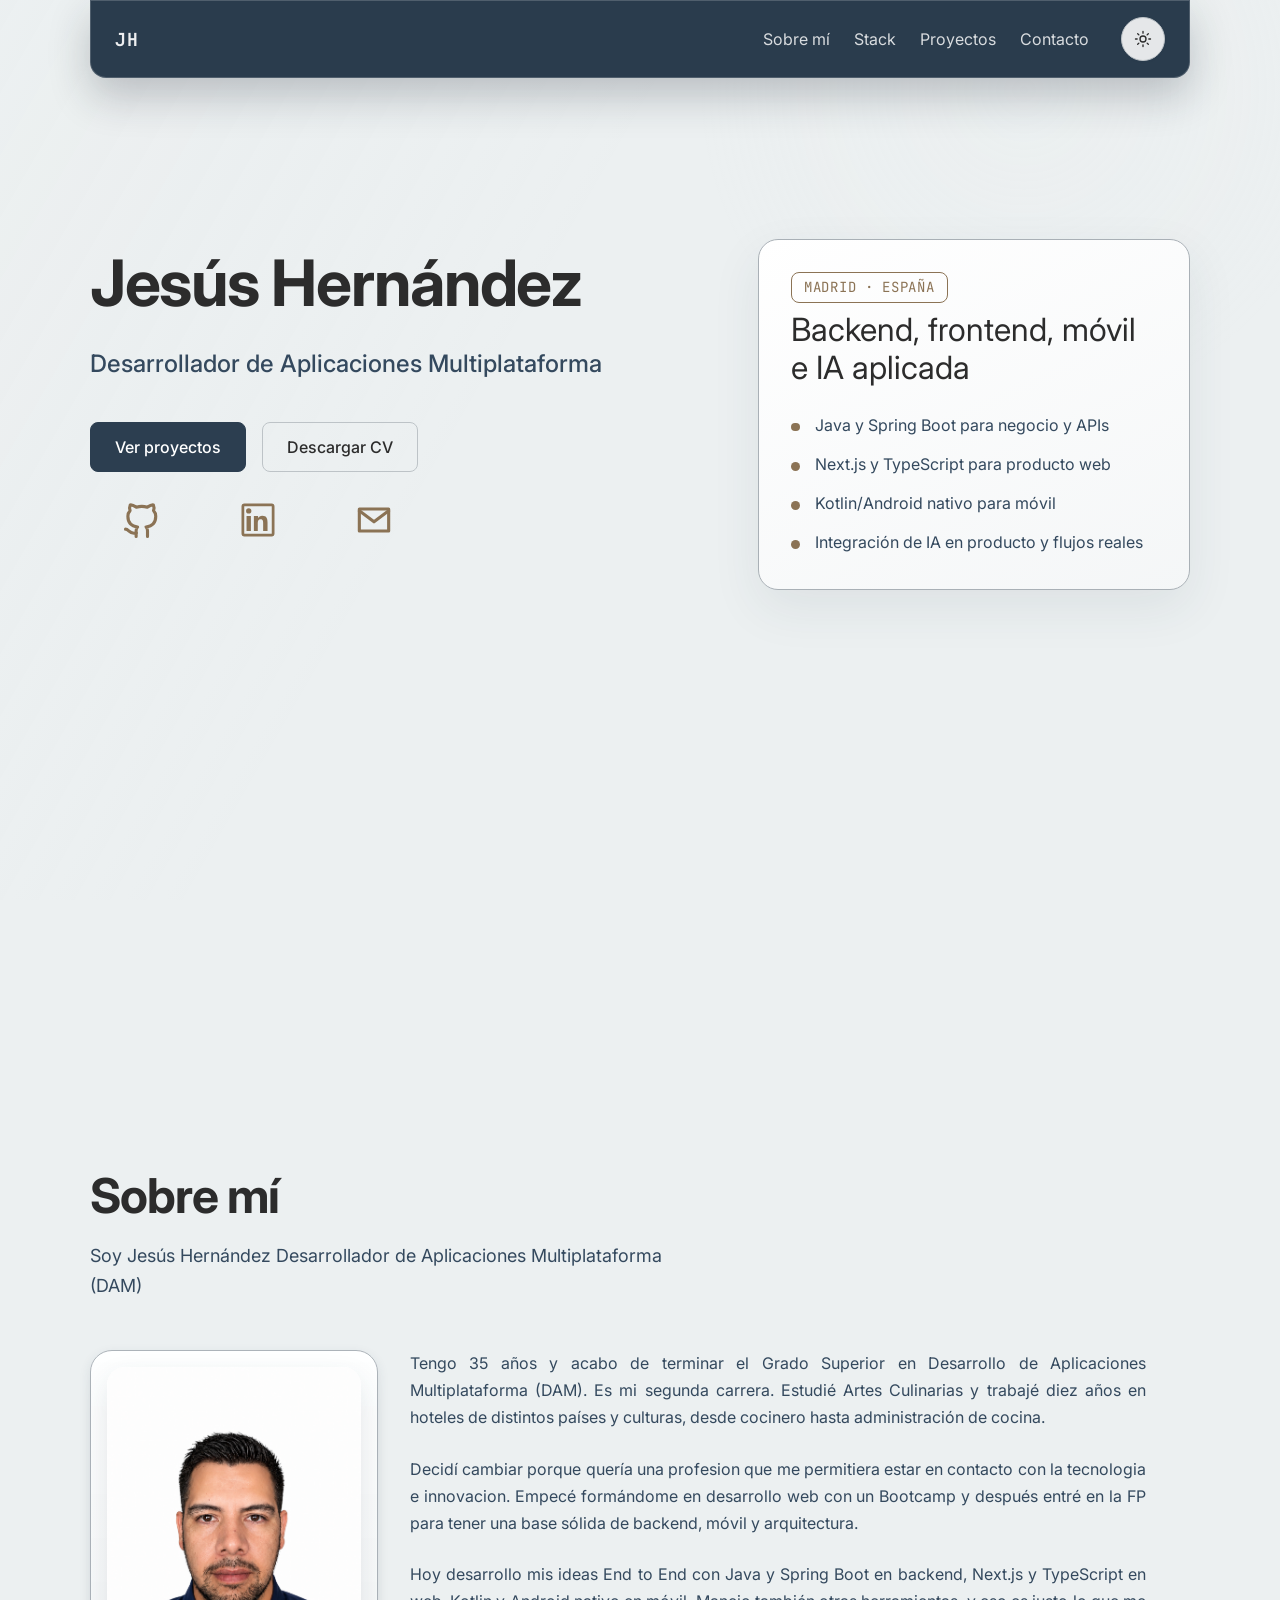
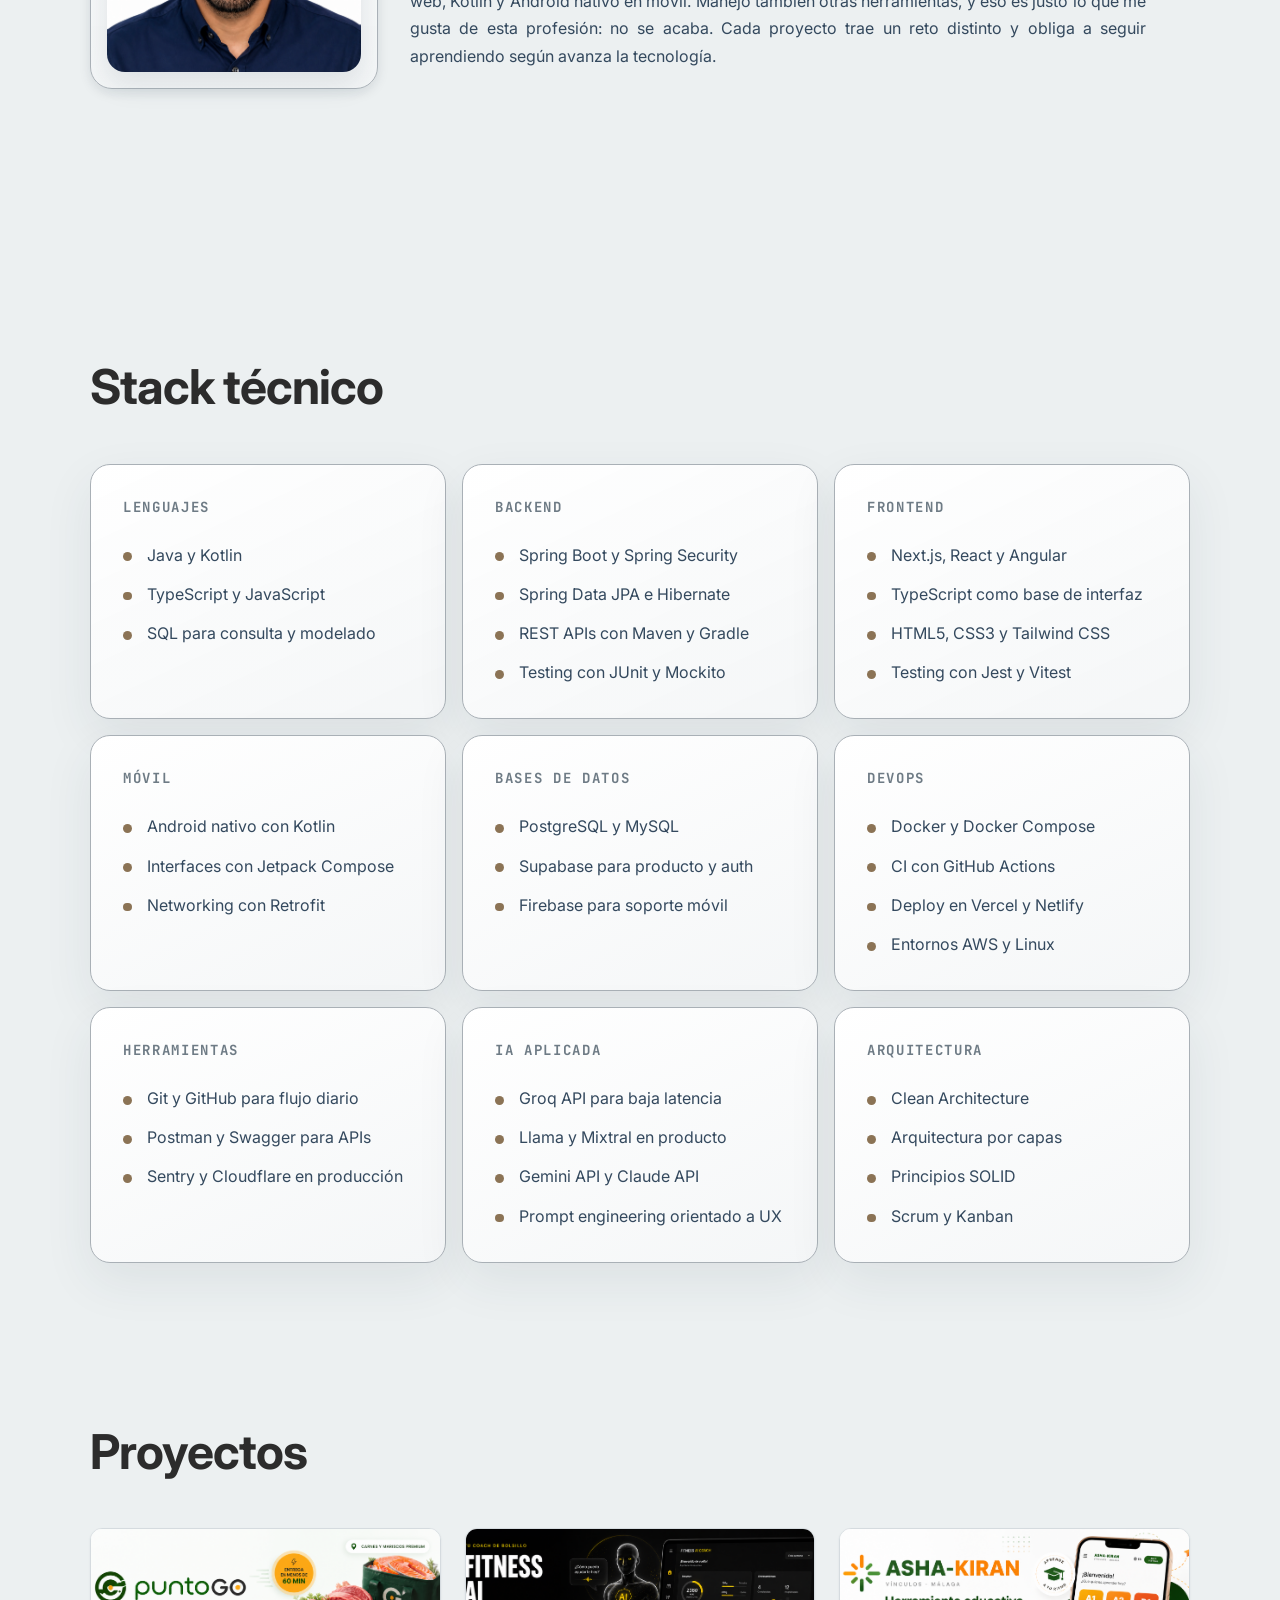
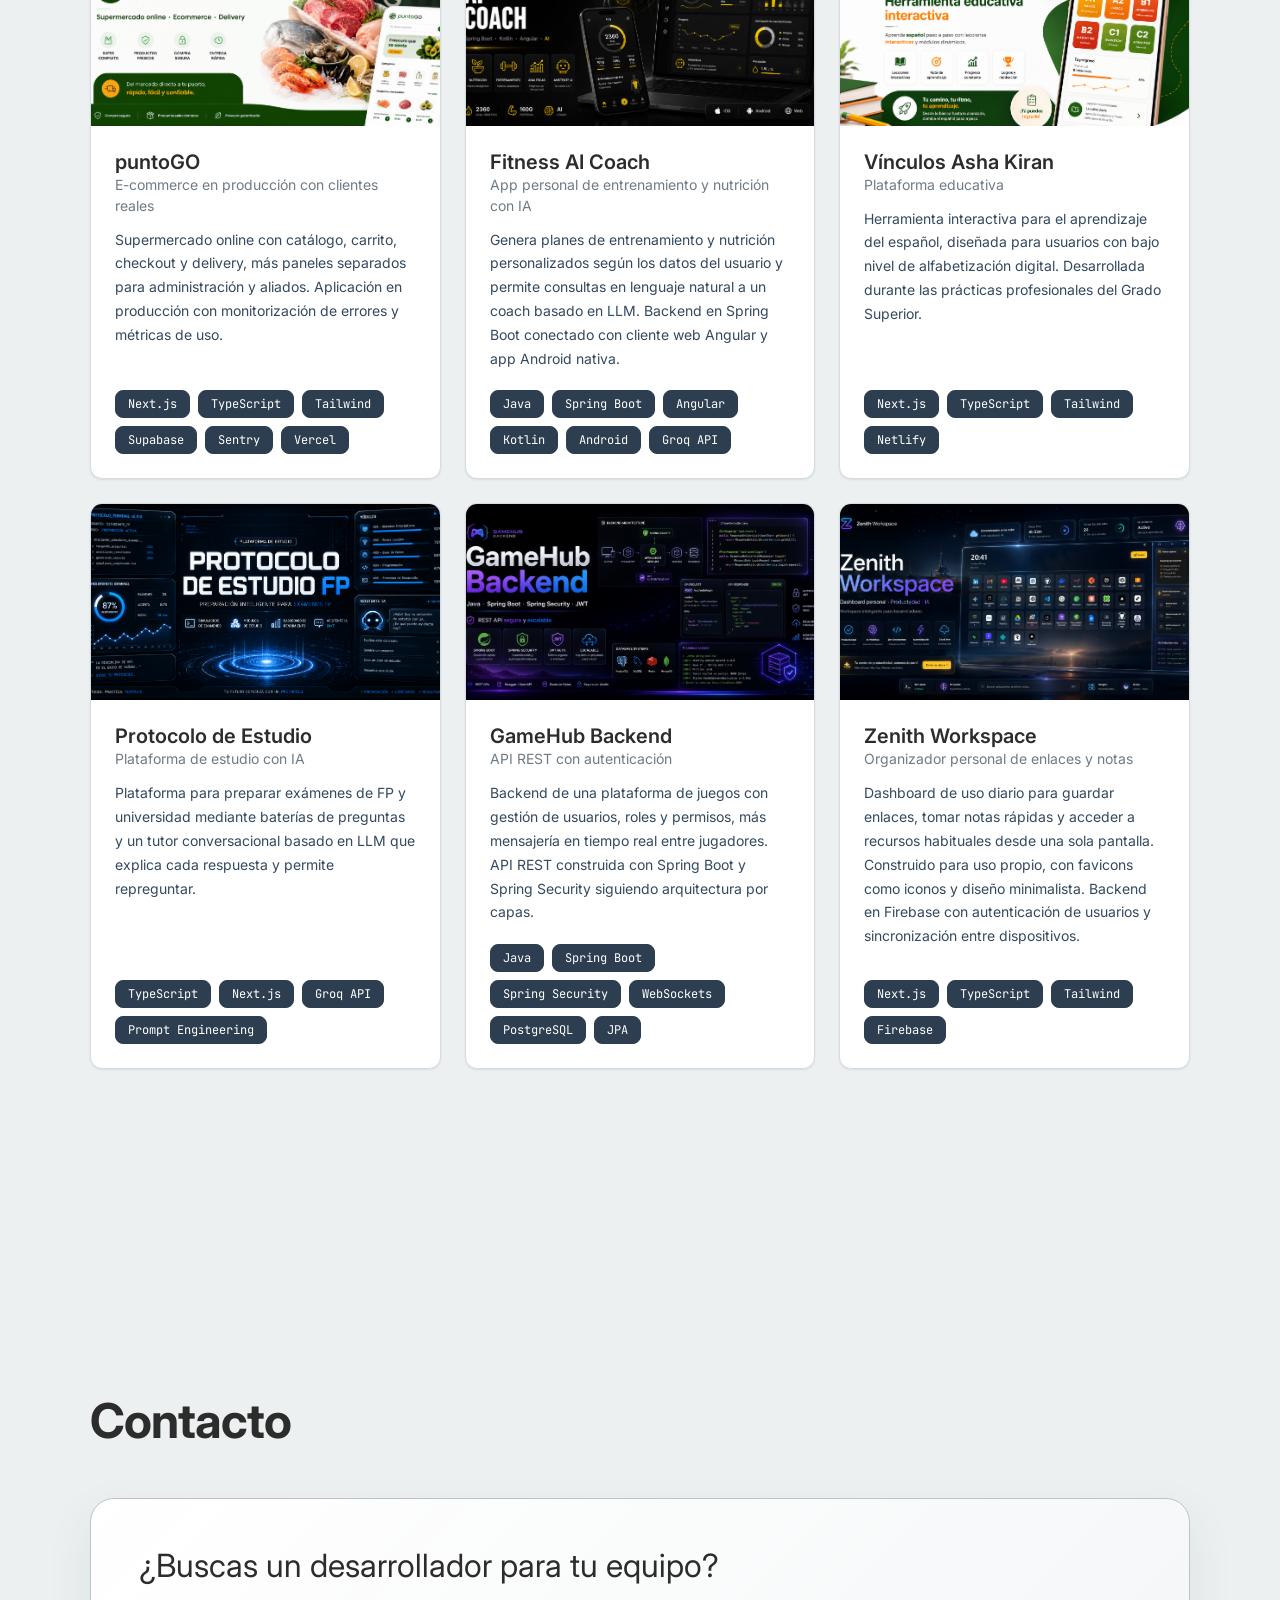
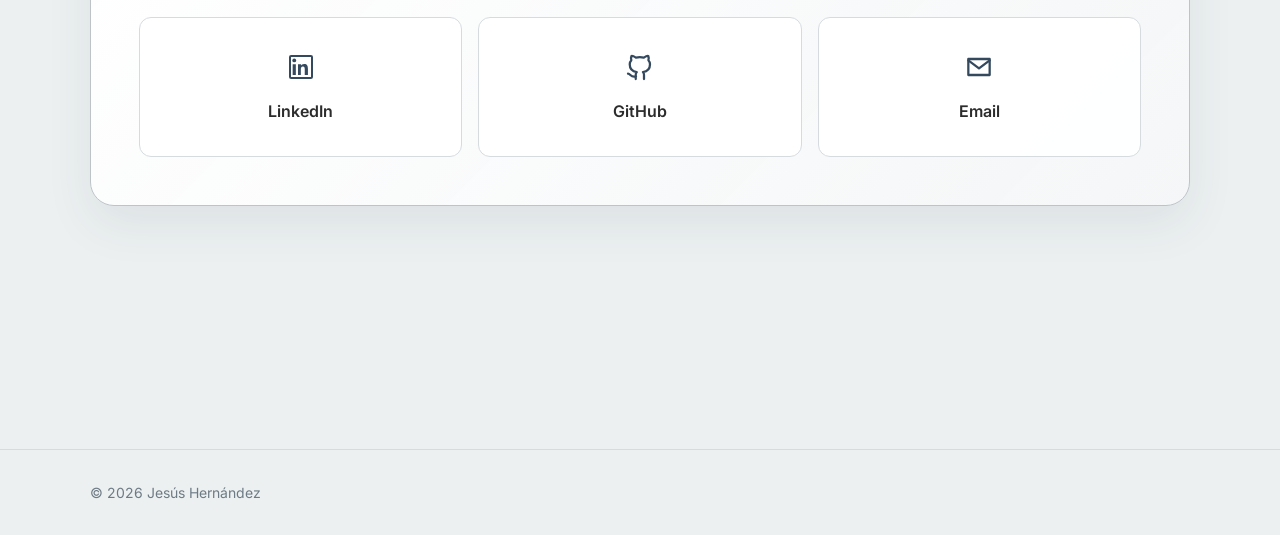
==== commit 7fbadd8e: "Update index.html" ====
--- a/index.html
+++ b/index.html
@@ -17,7 +17,7 @@
   <meta name="twitter:card" content="summary_large_image">
   <meta name="twitter:title" content="Jesús Hernández — Desarrollador de Aplicaciones Multiplataforma">
   <meta name="twitter:description" content="Backend Java/Spring · Frontend Next.js · Móvil Kotlin · LLMs">
-  <meta name="twitter:image" content="https://jesus-hernandez.es/assets/og/default.png">
+  <meta name="twitter:image" content="https://jesus-hernandez.es/assets/og/default.svg">
   <link rel="preconnect" href="https://fonts.googleapis.com">
   <link rel="preconnect" href="https://fonts.gstatic.com" crossorigin>
   <link
@@ -68,7 +68,7 @@
             <p class="hero-subtitle">Desarrollador de Aplicaciones Multiplataforma</p>
             <div class="hero-ctas">
               <a href="#proyectos" class="btn btn-primary">Ver proyectos</a>
-              <a href="/cv/Jesus_Hernandez_CV_Desarrollador_Multiplataforma.pdf" class="btn btn-secondary"
+              <a href="/cv/Jesus_HernandezDAM_CV.pdf" class="btn btn-secondary"
                 download>Descargar CV</a>
             </div>
             <div class="hero-socials" aria-label="Enlaces de contacto rápido">
@@ -124,7 +124,7 @@
           </div>
           <div class="about-showcase">
             <div class="profile-card" aria-label="Tarjeta de perfil de Jesús Hernández">
-              <img class="profile-card-photo" src="/foto-carnet-JA.png" alt="Foto de Jesús Hernández">
+              <img class="profile-card-photo" src="/profile_photoJA.png" alt="Foto de Jesús Hernández">
             </div>
             <div class="about-copy">
               <p>Tengo 35 años y acabo de terminar el Grado Superior en Desarrollo de
